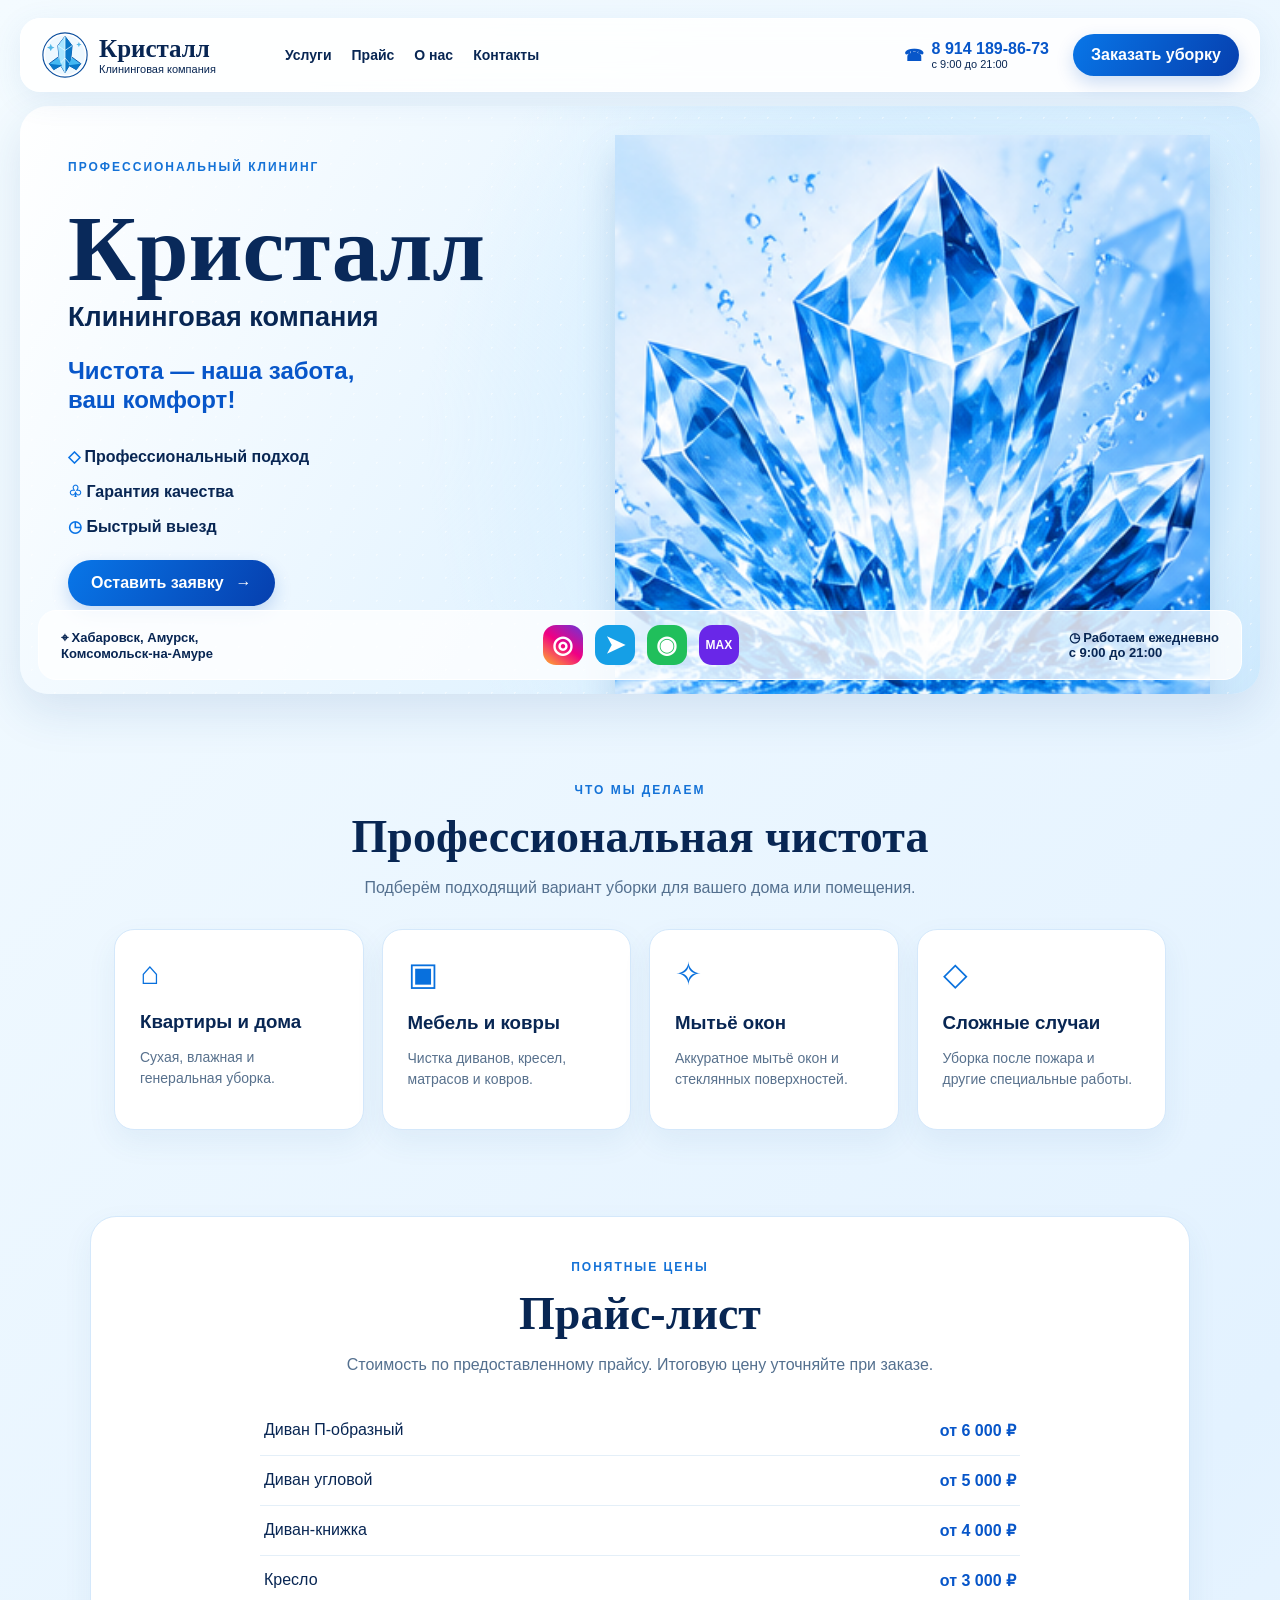
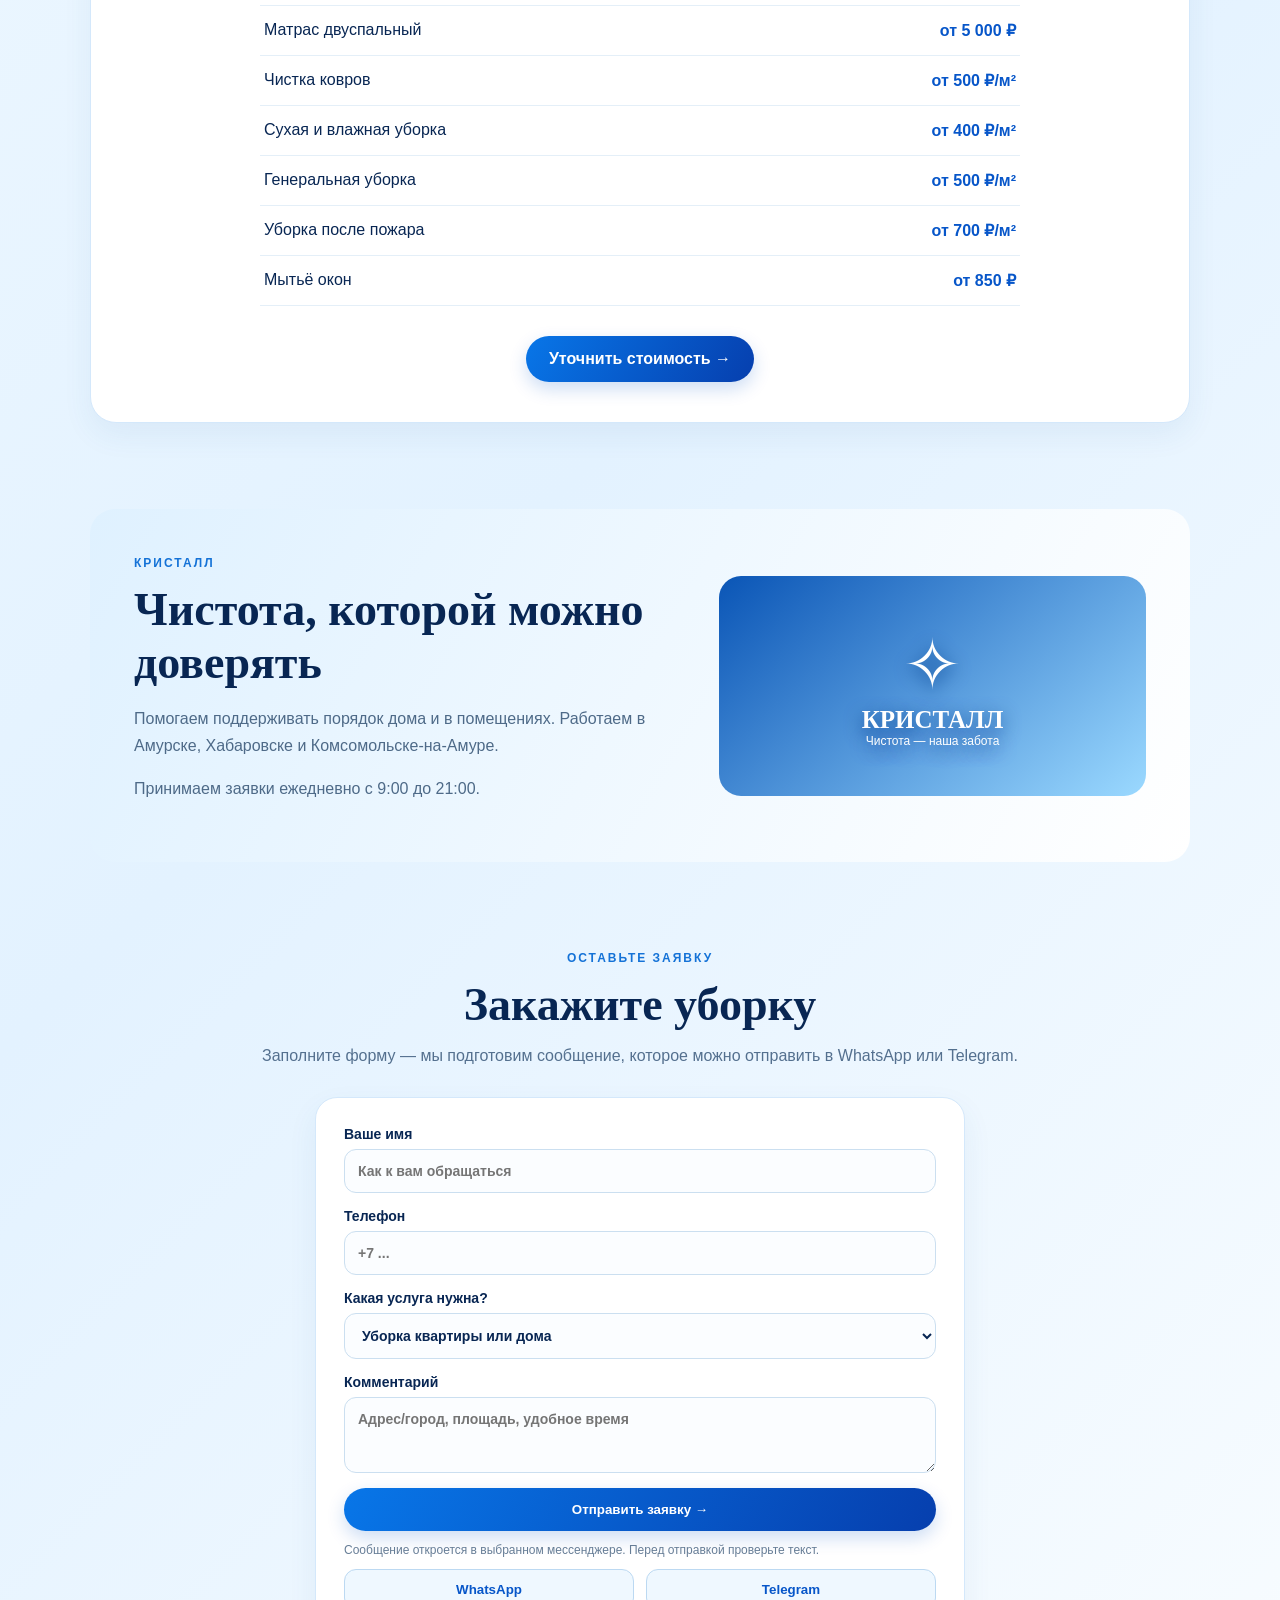
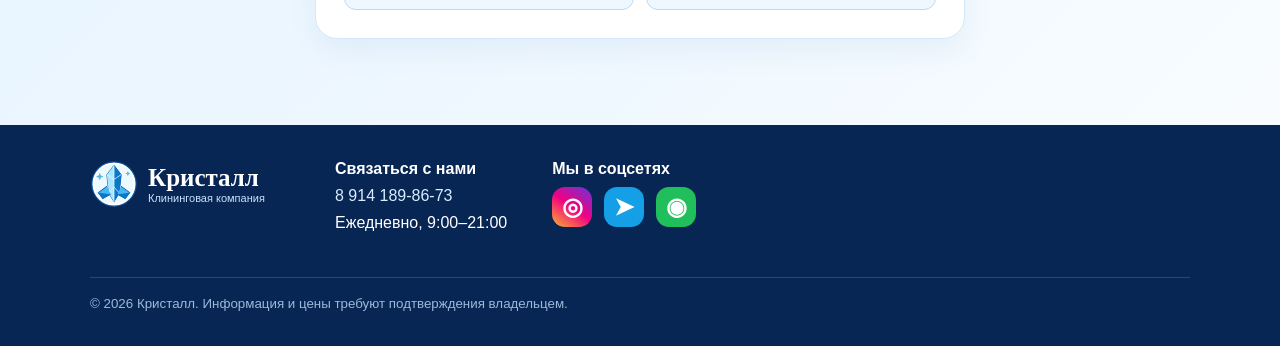
==== index.html @ 563a4325 "Update index.html" ====
<!doctype html>
<html lang="ru">
<head>
<meta charset="utf-8"><meta name="viewport" content="width=device-width, initial-scale=1"><meta name="theme-color" content="#eaf6ff">
<title>Клининг в Амурске, Хабаровске и Комсомольске-на-Амуре — Кристалл</title>
<meta name="description" content="Клининговая компания Кристалл: уборка квартир и домов, химчистка мебели и ковров, мытьё окон, генеральная уборка и уборка после пожара. Амурск, Хабаровск, Комсомольск-на-Амуре. Телефон 8 914 189-86-73.">
<meta name="robots" content="index, follow, max-image-preview:large"><link rel="canonical" href="https://kristal-clining.pages.dev/">
<meta property="og:type" content="website"><meta property="og:locale" content="ru_RU"><meta property="og:site_name" content="Кристалл — клининговая компания">
<meta property="og:title" content="Кристалл — клининг в Амурске, Хабаровске и Комсомольске-на-Амуре"><meta property="og:description" content="Уборка квартир и домов, химчистка мебели и ковров, мытьё окон. Чистота — наша забота, ваш комфорт!">
<meta property="og:url" content="https://kristal-clining.pages.dev/"><meta property="og:image" content="https://kristal-clining.pages.dev/assets/crystal-preview.png"><meta property="og:image:alt" content="Кристалл — клининговая компания">
<meta name="twitter:card" content="summary_large_image"><meta name="twitter:title" content="Кристалл — профессиональный клининг"><meta name="twitter:description" content="Уборка и химчистка в Амурске, Хабаровске и Комсомольске-на-Амуре."><meta name="twitter:image" content="https://kristal-clining.pages.dev/assets/crystal-preview.png">
<link rel="icon" href="assets/crystal-logo.svg" type="image/svg+xml"><link rel="stylesheet" href="styles.css">
<script type="application/ld+json">{"@context":"https://schema.org","@type":"CleaningService","name":"Клининговая компания Кристалл","url":"https://kristal-clining.pages.dev/","image":"https://kristal-clining.pages.dev/assets/crystal-preview.png","logo":"https://kristal-clining.pages.dev/assets/crystal-logo.svg","telephone":"+79141898673","description":"Профессиональная уборка квартир и домов, химчистка мебели и ковров, мытьё окон, генеральная уборка и уборка после пожара.","areaServed":["Амурск","Хабаровск","Комсомольск-на-Амуре"],"openingHours":"Mo-Su 09:00-21:00","sameAs":["https://t.me/CRYSTALLCLEANING","https://www.instagram.com/vizitki123?gwpx=bnFrZnF5cnViOHpm"]}</script>
</head><body>
<header class="top"><a class="brand" href="#home"><img src="assets/crystal-logo.svg" alt="Логотип Кристалл"><span><b>Кристалл</b><small>Клининговая компания</small></span></a><button class="menu" aria-label="Открыть меню" aria-expanded="false">☰</button><nav id="nav"><a href="#services">Услуги</a><a href="#prices">Прайс</a><a href="#about">О нас</a><a href="#contacts">Контакты</a></nav><a class="phone" href="tel:+79141898673">☎ <span>8 914 189-86-73<small>с 9:00 до 21:00</small></span></a><a class="btn topbtn" href="#request">Заказать уборку</a></header>
<main><section class="hero" id="home"><div class="hero-copy"><div class="eyebrow">ПРОФЕССИОНАЛЬНЫЙ КЛИНИНГ</div><h1>Кристалл</h1><h2>Клининговая компания</h2><p class="slogan">Чистота — наша забота,<br>ваш комфорт!</p><ul class="benefits"><li>◇ Профессиональный подход</li><li>♧ Гарантия качества</li><li>◷ Быстрый выезд</li></ul><a class="btn" href="#request">Оставить заявку <span>→</span></a></div><div class="hero-art"><img src="assets/crystal-cluster.png" alt="Декоративная композиция из голубых кристаллов"></div><div class="hero-foot"><span>⌖ Хабаровск, Амурск,<br>Комсомольск-на-Амуре</span><div class="social"><a class="ig" href="https://www.instagram.com/cleaning.crystal.company?jplx=MTJ4dHo5MG12M3Z4ZA==" target="_blank" rel="noopener" aria-label="Instagram">◎</a><a class="tg" href="https://t.me/CRYSTALLCLEANING" target="_blank" rel="noopener" aria-label="Telegram">➤</a><a class="wa" href="https://wa.me/79141898673" target="_blank" rel="noopener" aria-label="WhatsApp">◉</a><a class="mx" href="#contacts" aria-label="MAX — ссылка уточняется">MAX</a></div><span>◷ Работаем ежедневно<br>с 9:00 до 21:00</span></div></section>
<section class="section" id="services"><div class="section-title"><span>ЧТО МЫ ДЕЛАЕМ</span><h2>Профессиональная чистота</h2><p>Подберём подходящий вариант уборки для вашего дома или помещения.</p></div><div class="cards"><article><i>⌂</i><h3>Квартиры и дома</h3><p>Сухая, влажная и генеральная уборка.</p></article><article><i>▣</i><h3>Мебель и ковры</h3><p>Чистка диванов, кресел, матрасов и ковров.</p></article><article><i>✧</i><h3>Мытьё окон</h3><p>Аккуратное мытьё окон и стеклянных поверхностей.</p></article><article><i>◇</i><h3>Сложные случаи</h3><p>Уборка после пожара и другие специальные работы.</p></article></div></section>
<section class="section price" id="prices"><div class="section-title"><span>ПОНЯТНЫЕ ЦЕНЫ</span><h2>Прайс-лист</h2><p>Стоимость по предоставленному прайсу. Итоговую цену уточняйте при заказе.</p></div><div class="price-list">
<div><span>Диван П-образный</span><b>от 6 000 ₽</b></div><div><span>Диван угловой</span><b>от 5 000 ₽</b></div><div><span>Диван-книжка</span><b>от 4 000 ₽</b></div><div><span>Кресло</span><b>от 3 000 ₽</b></div><div><span>Матрас двуспальный</span><b>от 5 000 ₽</b></div><div><span>Чистка ковров</span><b>от 500 ₽/м²</b></div><div><span>Сухая и влажная уборка</span><b>от 400 ₽/м²</b></div><div><span>Генеральная уборка</span><b>от 500 ₽/м²</b></div><div><span>Уборка после пожара</span><b>от 700 ₽/м²</b></div><div><span>Мытьё окон</span><b>от 850 ₽</b></div></div><a class="btn" href="#request">Уточнить стоимость →</a></section>
<section class="about section" id="about"><div><span class="eyebrow">КРИСТАЛЛ</span><h2>Чистота, которой можно доверять</h2><p>Помогаем поддерживать порядок дома и в помещениях. Работаем в Амурске, Хабаровске и Комсомольске-на-Амуре.</p><p>Принимаем заявки ежедневно с 9:00 до 21:00.</p></div><div class="about-mark">✧<b>КРИСТАЛЛ</b><small>Чистота — наша забота</small></div></section>
<section class="section request" id="request"><div class="section-title"><span>ОСТАВЬТЕ ЗАЯВКУ</span><h2>Закажите уборку</h2><p>Заполните форму — мы подготовим сообщение, которое можно отправить в WhatsApp или Telegram.</p></div><form id="lead"><label>Ваше имя<input name="name" placeholder="Как к вам обращаться" required></label><label>Телефон<input name="phone" type="tel" placeholder="+7 ..." required></label><label>Какая услуга нужна?<select name="service"><option>Уборка квартиры или дома</option><option>Химчистка мебели</option><option>Чистка ковров</option><option>Мытьё окон</option><option>Генеральная уборка</option><option>Уборка после пожара</option><option>Другое</option></select></label><label>Комментарий<textarea name="comment" rows="3" placeholder="Адрес/город, площадь, удобное время"></textarea></label><button class="btn" type="submit">Отправить заявку →</button><p class="form-note">Сообщение откроется в выбранном мессенджере. Перед отправкой проверьте текст.</p><div class="send-options"><button type="button" id="sendwa">WhatsApp</button><button type="button" id="sendtg">Telegram</button></div></form></section>
</main><footer id="contacts"><div class="brand footbrand"><img src="assets/crystal-logo.svg" alt="Логотип Кристалл"><span><b>Кристалл</b><small>Клининговая компания</small></span></div><div><b>Связаться с нами</b><a href="tel:+79141898673">8 914 189-86-73</a><span>Ежедневно, 9:00–21:00</span></div><div><b>Мы в соцсетях</b><div class="social"><a class="ig" href="https://www.instagram.com/cleaning.crystal.company?hvrq=MTJ4dHo5MG12M3Z4ZA==" target="_blank" rel="noopener">◎</a><a class="tg" href="https://t.me/CRYSTALLCLEANING" target="_blank" rel="noopener">➤</a><a class="wa" href="https://wa.me/message/K2PS77GKVPUJB1" target="_blank" rel="noopener">◉</a></div></div><small class="copyright">© <span id="year"></span> Кристалл. Информация и цены требуют подтверждения владельцем.</small></footer>
<script src="app.js"></script></body></html>
---- styles.css ----
:root{--blue:#0756c9;--navy:#082653;--ice:#eaf6ff;--line:#d4e8fb}*{box-sizing:border-box}html{scroll-behavior:smooth}body{margin:0;color:var(--navy);font-family:Arial,Helvetica,sans-serif;background:linear-gradient(135deg,#f4fbff,#e3f2ff 55%,#fafdff)}a{color:inherit;text-decoration:none}.top{max-width:1240px;margin:18px auto 0;padding:12px 20px;display:flex;align-items:center;gap:24px;background:#ffffffdf;border:1px solid #fff;border-radius:20px;box-shadow:0 8px 30px #397ab51a;position:sticky;top:8px;z-index:5;backdrop-filter:blur(12px)}.brand{display:flex;align-items:center;gap:10px;min-width:220px}.brand img{width:48px;height:48px;object-fit:contain;border-radius:50%}.brand b{display:block;font: bold 25px Georgia,serif}.brand small{display:block;font-size:11px}.top nav{display:flex;gap:20px;flex:1;font-size:14px;font-weight:700}.phone{display:flex;gap:8px;align-items:center;font-weight:800;color:var(--blue);white-space:nowrap}.phone small{display:block;font-size:11px;color:var(--navy);font-weight:500}.btn{display:inline-flex;align-items:center;justify-content:center;gap:12px;background:linear-gradient(120deg,#0876e8,#063fae);color:white;padding:14px 23px;border-radius:28px;font-weight:700;border:0;cursor:pointer;box-shadow:0 7px 18px #0756c933}.topbtn{padding:12px 18px;white-space:nowrap}.menu{display:none}.hero{max-width:1240px;min-height:560px;margin:14px auto 0;padding:54px 48px 88px;position:relative;overflow:hidden;border-radius:28px;background:radial-gradient(circle at 78% 55%,#a7d9ff 0,#d8efff 26%,transparent 55%),linear-gradient(120deg,#fff,#d9efff 70%,#b9ddfa);box-shadow:0 18px 45px #205b9820}.hero:after{content:"";position:absolute;inset:0;background-image:radial-gradient(#fff 1px,transparent 1px);background-size:23px 23px;opacity:.45;pointer-events:none}.hero-copy{position:relative;z-index:2;max-width:530px}.eyebrow,.section-title>span{font-size:12px;letter-spacing:2px;font-weight:800;color:#1472d7}.hero h1{font: bold clamp(58px,8vw,94px) Georgia,serif;margin:20px 0 0;color:#09295a}.hero h2{font-size:27px;margin:0}.slogan{font-size:24px;font-weight:800;color:#0756c9;line-height:1.2}.benefits{list-style:none;padding:0;line-height:2.2;font-weight:700}.benefits li:first-letter{color:#0872e5}.hero-art{position:absolute;right:4%;top:5%;width:48%;height:82%;display:grid;place-items:center;z-index:1;pointer-events:none}.hero-art img{width:100%;height:100%;object-fit:contain;filter:drop-shadow(0 22px 18px #2368a833);mix-blend-mode:multiply}.hero-foot{position:absolute;z-index:2;bottom:14px;left:18px;right:18px;display:flex;align-items:center;justify-content:space-between;gap:14px;padding:14px 22px;background:#ffffffc9;border:1px solid #fff;border-radius:18px;font-size:13px;font-weight:700}.social{display:flex;gap:12px;align-items:center}.social a{width:40px;height:40px;border-radius:13px;color:white;display:grid;place-items:center;font-size:24px;font-weight:bold}.ig{background:linear-gradient(35deg,#ffb22c,#f00083,#6b35d8)}.tg{background:#159fe6}.wa{background:#20bf5b}.mx{background:#6927e8;font-size:12px!important}.section{max-width:1100px;margin:86px auto;padding:0 24px}.section-title{text-align:center;margin-bottom:32px}.section-title h2,.about h2{font: bold clamp(30px,4vw,46px) Georgia,serif;margin:12px 0}.section-title p{color:#54708f}.cards{display:grid;grid-template-columns:repeat(4,1fr);gap:18px}.cards article{background:#fff;border:1px solid var(--line);border-radius:20px;padding:25px;box-shadow:0 12px 30px #30669a12}.cards i{font-style:normal;font-size:32px;color:#0870dd}.cards h3{margin-bottom:8px}.cards p{color:#58718d;line-height:1.5;font-size:14px}.price{background:#fff;border:1px solid var(--line);border-radius:26px;padding:40px;box-shadow:0 12px 30px #30669a12}.price-list{max-width:760px;margin:0 auto 30px}.price-list div{display:flex;justify-content:space-between;gap:15px;padding:15px 4px;border-bottom:1px solid #e4eff8}.price-list b{color:#0756c9;white-space:nowrap}.price>.btn{display:flex;width:max-content;margin:auto}.about{display:grid;grid-template-columns:1.3fr 1fr;align-items:center;gap:30px;padding:44px;border-radius:25px;background:linear-gradient(120deg,#dff1ff,#fff)}.about p{line-height:1.7;color:#4e6a88}.about-mark{height:220px;border-radius:22px;background:linear-gradient(140deg,#0a55b6,#9bd9ff);color:white;display:flex;align-items:center;justify-content:center;flex-direction:column;font-size:70px;text-shadow:0 5px 18px #003d8b}.about-mark b{font: bold 25px Georgia}.about-mark small{font-size:12px}.request form{max-width:650px;margin:auto;background:white;padding:28px;border-radius:22px;border:1px solid var(--line);box-shadow:0 12px 30px #30669a12}.request label{display:block;font-size:14px;font-weight:700;margin-bottom:15px}.request input,.request select,.request textarea{display:block;width:100%;margin-top:7px;border:1px solid #cbdff0;border-radius:12px;padding:13px;font:inherit;background:#fbfdff;color:var(--navy)}.request form>.btn{width:100%}.form-note{font-size:12px;color:#667d96}.send-options{display:flex;gap:12px}.send-options button{flex:1;padding:12px;border-radius:12px;border:1px solid #bcd9f2;background:#eff8ff;color:#0756c9;font-weight:700;cursor:pointer}footer{background:#082653;color:white;padding:35px max(24px,calc((100% - 1100px)/2));display:flex;gap:45px;align-items:flex-start;flex-wrap:wrap}footer>div{display:grid;gap:9px}.footbrand{min-width:200px}.footbrand b{color:white}.footbrand small{color:#c9e2ff}footer a{color:#d9edff}.copyright{width:100%;color:#9db9d8;border-top:1px solid #ffffff26;padding-top:18px}@media(max-width:900px){.top{margin:8px 10px;gap:12px;flex-wrap:wrap}.top nav{order:5;display:none;width:100%;flex-direction:column;padding:10px}.top nav.open{display:flex}.menu{display:block;margin-left:auto;border:0;background:#e7f3ff;border-radius:10px;padding:10px;color:#0756c9;font-size:20px}.topbtn{display:none}.phone{font-size:13px}.hero{margin:8px 10px;min-height:630px;padding:38px 26px 120px}.hero-art{right:-4%;top:auto;bottom:78px;width:63%;height:48%;opacity:.78}.hero-copy{max-width:75%}.hero-foot{flex-wrap:wrap;justify-content:center;text-align:center}.cards{grid-template-columns:repeat(2,1fr)}.section{margin:65px auto}.about{grid-template-columns:1fr}.about-mark{height:160px}}@media(max-width:520px){.brand{min-width:0}.brand img{width:40px;height:40px}.brand b{font-size:21px}.phone{margin-left:auto}.hero{min-height:670px;padding:30px 20px 150px}.hero h1{font-size:62px}.hero h2{font-size:21px}.slogan{font-size:20px}.hero-copy{max-width:100%}.hero-art{top:auto;bottom:112px;right:-9%;width:78%;height:38%;opacity:.58}.hero-foot{left:10px;right:10px;bottom:10px;padding:10px;font-size:11px}.hero-foot>span:last-child{display:none}.social a{width:34px;height:34px}.cards{grid-template-columns:1fr}.price{padding:25px 18px}.price-list div{font-size:14px}.about{padding:25px 20px}.request form{padding:20px}footer{gap:25px}}
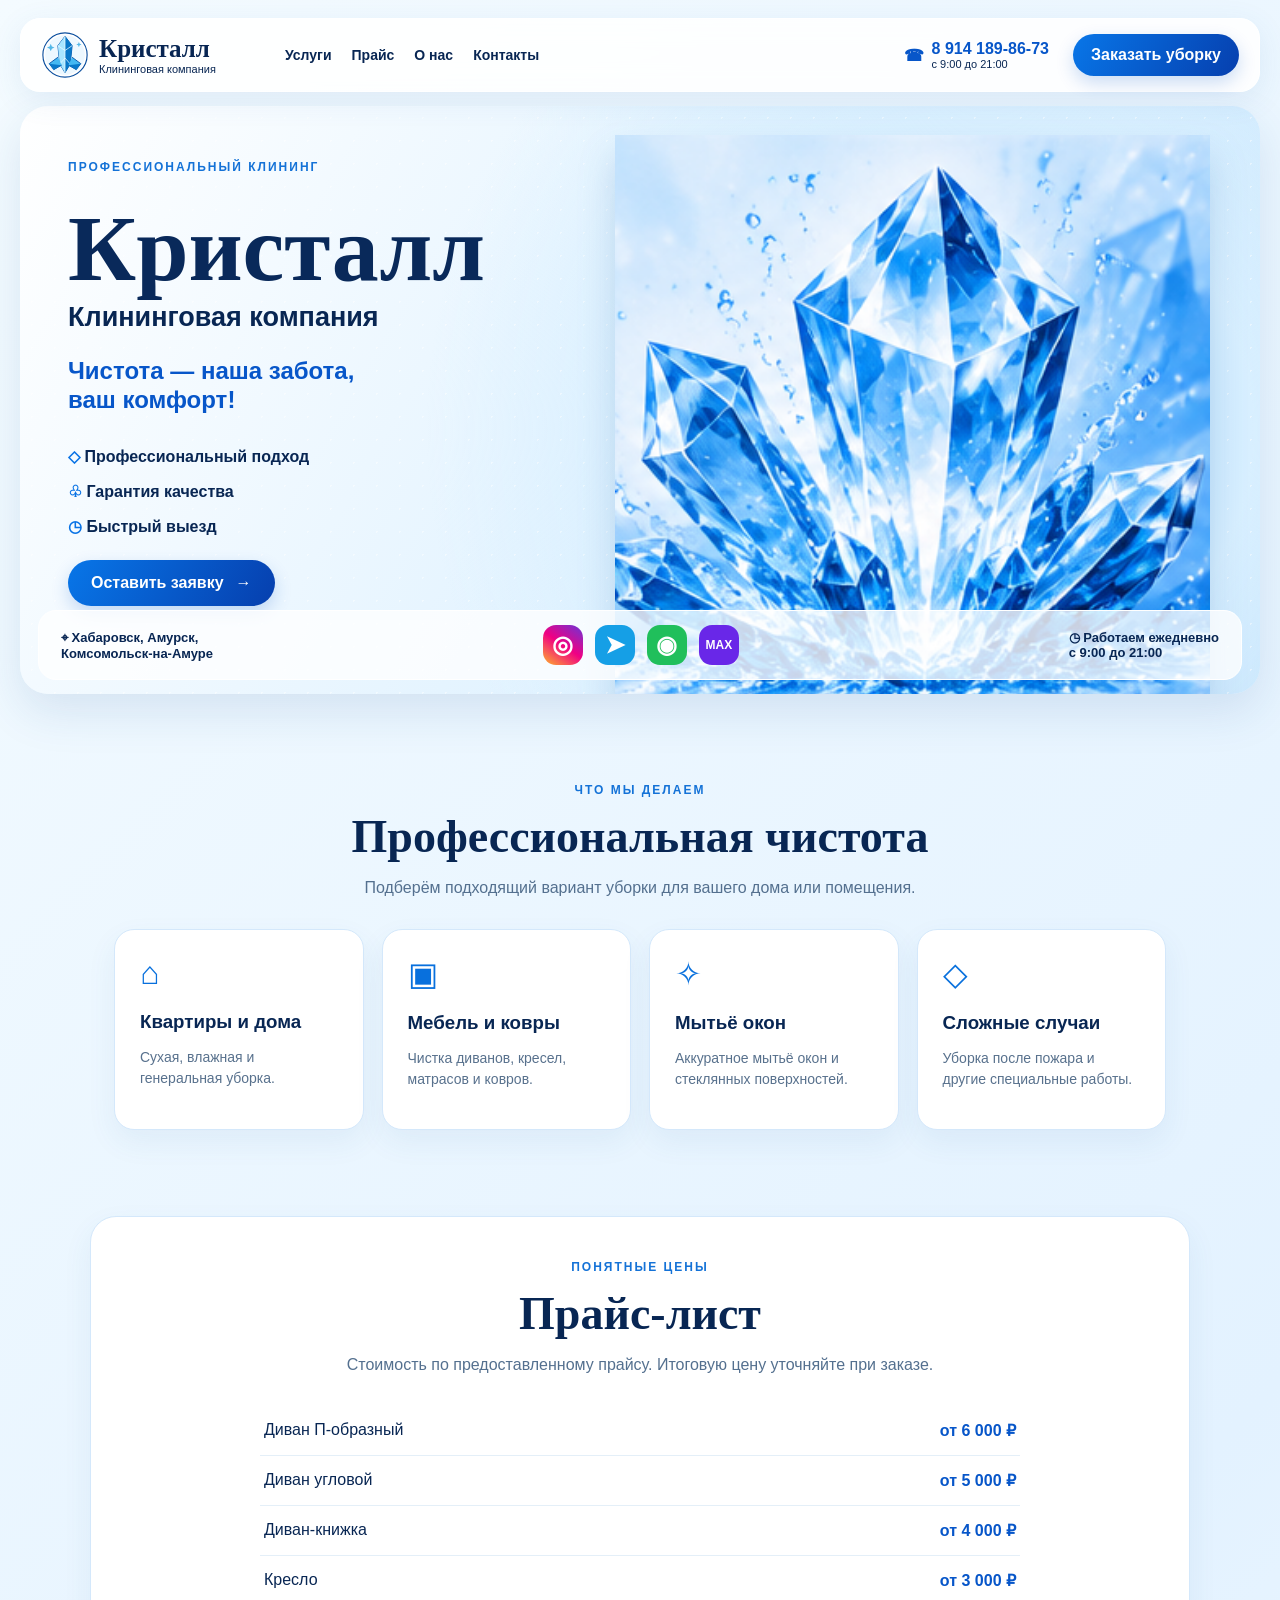
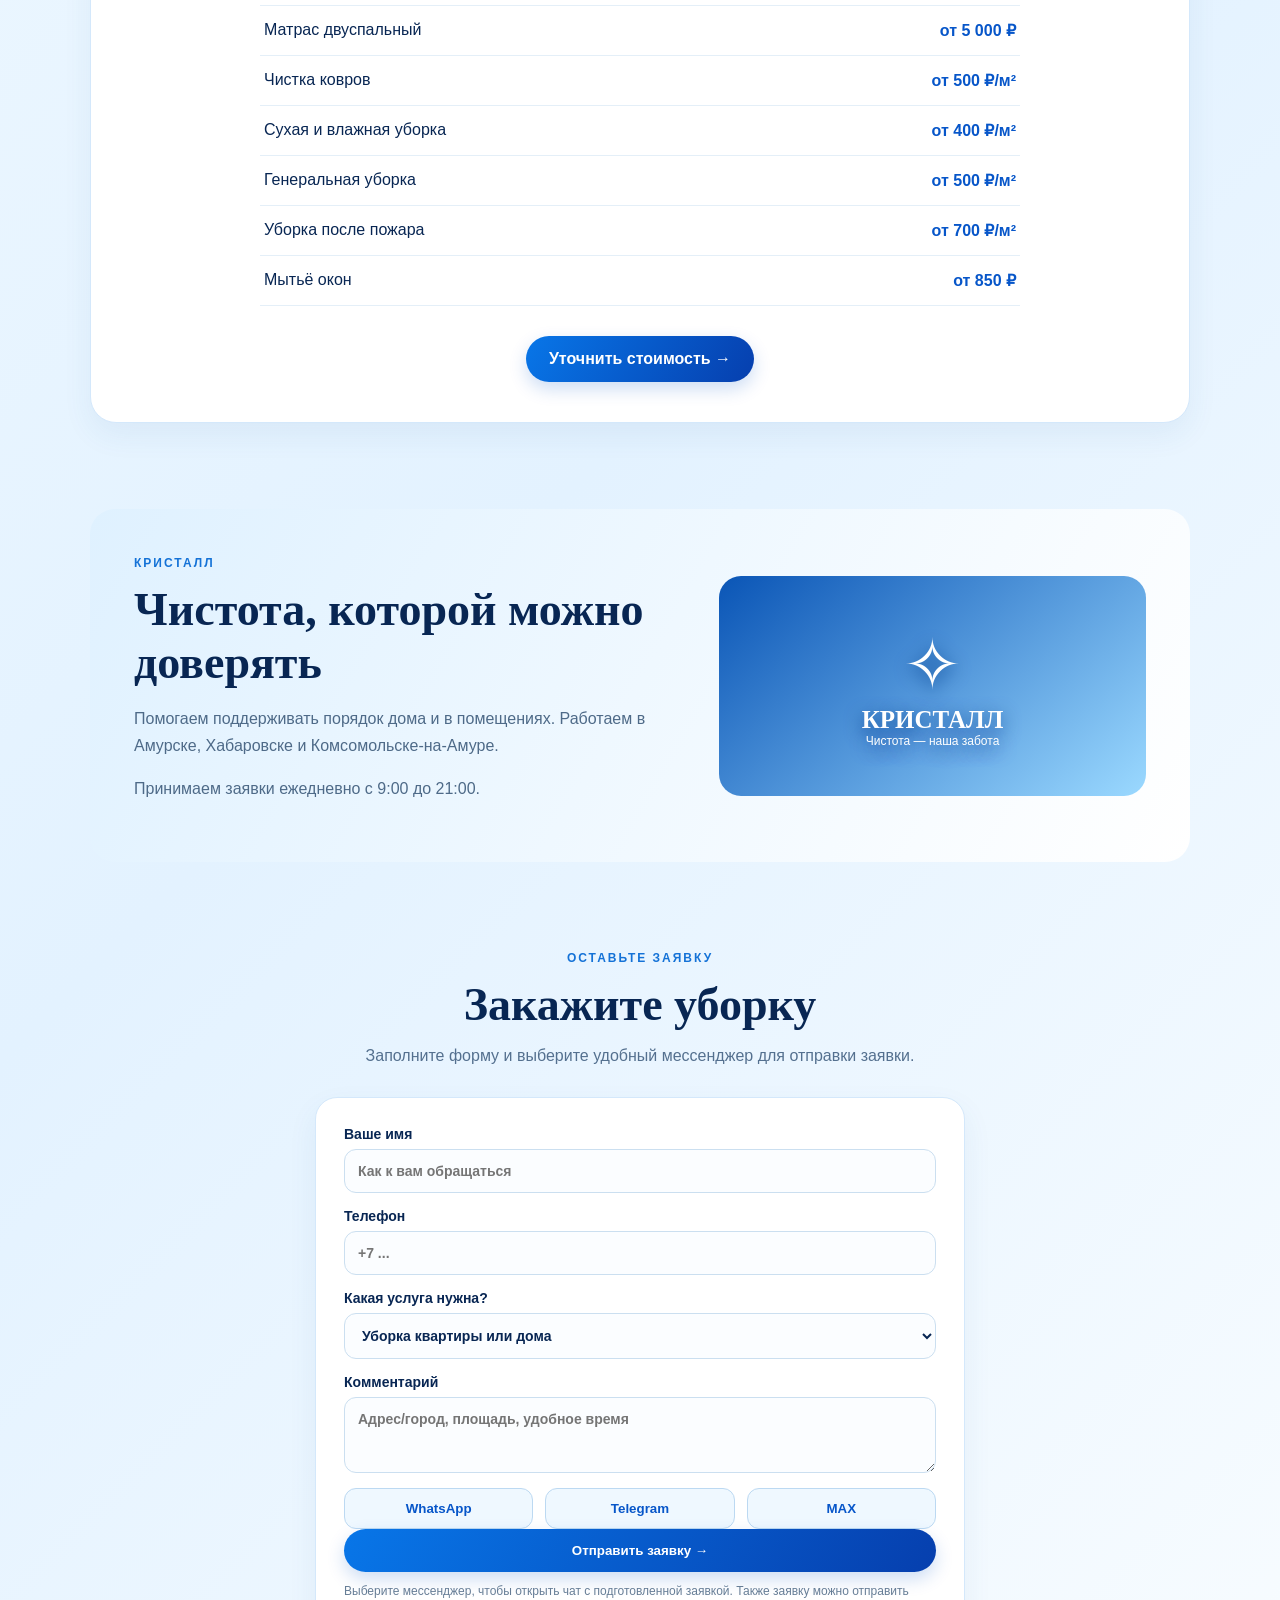
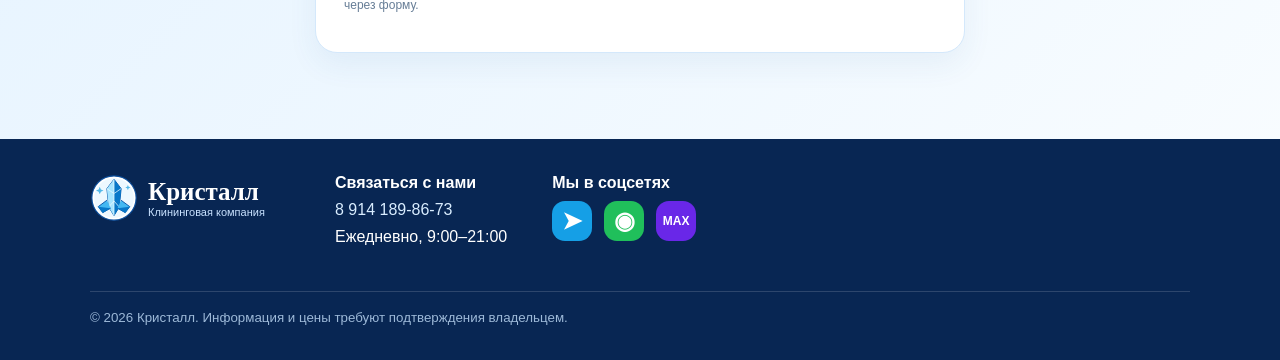
==== commit 3c3728b3: "Enhance index.html with additional meta tags Added missing meta tags and updated the structure of th" ====
--- a/index.html
+++ b/index.html
@@ -1,23 +1,186 @@
+
 <!doctype html>
 <html lang="ru">
 <head>
-<meta charset="utf-8"><meta name="viewport" content="width=device-width, initial-scale=1"><meta name="theme-color" content="#eaf6ff">
+<meta charset="utf-8">
+<meta name="viewport" content="width=device-width, initial-scale=1">
+<meta name="theme-color" content="#eaf6ff">
 <title>Клининг в Амурске, Хабаровске и Комсомольске-на-Амуре — Кристалл</title>
 <meta name="description" content="Клининговая компания Кристалл: уборка квартир и домов, химчистка мебели и ковров, мытьё окон, генеральная уборка и уборка после пожара. Амурск, Хабаровск, Комсомольск-на-Амуре. Телефон 8 914 189-86-73.">
-<meta name="robots" content="index, follow, max-image-preview:large"><link rel="canonical" href="https://kristal-clining.pages.dev/">
-<meta property="og:type" content="website"><meta property="og:locale" content="ru_RU"><meta property="og:site_name" content="Кристалл — клининговая компания">
-<meta property="og:title" content="Кристалл — клининг в Амурске, Хабаровске и Комсомольске-на-Амуре"><meta property="og:description" content="Уборка квартир и домов, химчистка мебели и ковров, мытьё окон. Чистота — наша забота, ваш комфорт!">
-<meta property="og:url" content="https://kristal-clining.pages.dev/"><meta property="og:image" content="https://kristal-clining.pages.dev/assets/crystal-preview.png"><meta property="og:image:alt" content="Кристалл — клининговая компания">
-<meta name="twitter:card" content="summary_large_image"><meta name="twitter:title" content="Кристалл — профессиональный клининг"><meta name="twitter:description" content="Уборка и химчистка в Амурске, Хабаровске и Комсомольске-на-Амуре."><meta name="twitter:image" content="https://kristal-clining.pages.dev/assets/crystal-preview.png">
-<link rel="icon" href="assets/crystal-logo.svg" type="image/svg+xml"><link rel="stylesheet" href="styles.css">
-<script type="application/ld+json">{"@context":"https://schema.org","@type":"CleaningService","name":"Клининговая компания Кристалл","url":"https://kristal-clining.pages.dev/","image":"https://kristal-clining.pages.dev/assets/crystal-preview.png","logo":"https://kristal-clining.pages.dev/assets/crystal-logo.svg","telephone":"+79141898673","description":"Профессиональная уборка квартир и домов, химчистка мебели и ковров, мытьё окон, генеральная уборка и уборка после пожара.","areaServed":["Амурск","Хабаровск","Комсомольск-на-Амуре"],"openingHours":"Mo-Su 09:00-21:00","sameAs":["https://t.me/CRYSTALLCLEANING","https://www.instagram.com/vizitki123?gwpx=bnFrZnF5cnViOHpm"]}</script>
-</head><body>
-<header class="top"><a class="brand" href="#home"><img src="assets/crystal-logo.svg" alt="Логотип Кристалл"><span><b>Кристалл</b><small>Клининговая компания</small></span></a><button class="menu" aria-label="Открыть меню" aria-expanded="false">☰</button><nav id="nav"><a href="#services">Услуги</a><a href="#prices">Прайс</a><a href="#about">О нас</a><a href="#contacts">Контакты</a></nav><a class="phone" href="tel:+79141898673">☎ <span>8 914 189-86-73<small>с 9:00 до 21:00</small></span></a><a class="btn topbtn" href="#request">Заказать уборку</a></header>
-<main><section class="hero" id="home"><div class="hero-copy"><div class="eyebrow">ПРОФЕССИОНАЛЬНЫЙ КЛИНИНГ</div><h1>Кристалл</h1><h2>Клининговая компания</h2><p class="slogan">Чистота — наша забота,<br>ваш комфорт!</p><ul class="benefits"><li>◇ Профессиональный подход</li><li>♧ Гарантия качества</li><li>◷ Быстрый выезд</li></ul><a class="btn" href="#request">Оставить заявку <span>→</span></a></div><div class="hero-art"><img src="assets/crystal-cluster.png" alt="Декоративная композиция из голубых кристаллов"></div><div class="hero-foot"><span>⌖ Хабаровск, Амурск,<br>Комсомольск-на-Амуре</span><div class="social"><a class="ig" href="https://www.instagram.com/cleaning.crystal.company?jplx=MTJ4dHo5MG12M3Z4ZA==" target="_blank" rel="noopener" aria-label="Instagram">◎</a><a class="tg" href="https://t.me/CRYSTALLCLEANING" target="_blank" rel="noopener" aria-label="Telegram">➤</a><a class="wa" href="https://wa.me/79141898673" target="_blank" rel="noopener" aria-label="WhatsApp">◉</a><a class="mx" href="#contacts" aria-label="MAX — ссылка уточняется">MAX</a></div><span>◷ Работаем ежедневно<br>с 9:00 до 21:00</span></div></section>
-<section class="section" id="services"><div class="section-title"><span>ЧТО МЫ ДЕЛАЕМ</span><h2>Профессиональная чистота</h2><p>Подберём подходящий вариант уборки для вашего дома или помещения.</p></div><div class="cards"><article><i>⌂</i><h3>Квартиры и дома</h3><p>Сухая, влажная и генеральная уборка.</p></article><article><i>▣</i><h3>Мебель и ковры</h3><p>Чистка диванов, кресел, матрасов и ковров.</p></article><article><i>✧</i><h3>Мытьё окон</h3><p>Аккуратное мытьё окон и стеклянных поверхностей.</p></article><article><i>◇</i><h3>Сложные случаи</h3><p>Уборка после пожара и другие специальные работы.</p></article></div></section>
-<section class="section price" id="prices"><div class="section-title"><span>ПОНЯТНЫЕ ЦЕНЫ</span><h2>Прайс-лист</h2><p>Стоимость по предоставленному прайсу. Итоговую цену уточняйте при заказе.</p></div><div class="price-list">
-<div><span>Диван П-образный</span><b>от 6 000 ₽</b></div><div><span>Диван угловой</span><b>от 5 000 ₽</b></div><div><span>Диван-книжка</span><b>от 4 000 ₽</b></div><div><span>Кресло</span><b>от 3 000 ₽</b></div><div><span>Матрас двуспальный</span><b>от 5 000 ₽</b></div><div><span>Чистка ковров</span><b>от 500 ₽/м²</b></div><div><span>Сухая и влажная уборка</span><b>от 400 ₽/м²</b></div><div><span>Генеральная уборка</span><b>от 500 ₽/м²</b></div><div><span>Уборка после пожара</span><b>от 700 ₽/м²</b></div><div><span>Мытьё окон</span><b>от 850 ₽</b></div></div><a class="btn" href="#request">Уточнить стоимость →</a></section>
-<section class="about section" id="about"><div><span class="eyebrow">КРИСТАЛЛ</span><h2>Чистота, которой можно доверять</h2><p>Помогаем поддерживать порядок дома и в помещениях. Работаем в Амурске, Хабаровске и Комсомольске-на-Амуре.</p><p>Принимаем заявки ежедневно с 9:00 до 21:00.</p></div><div class="about-mark">✧<b>КРИСТАЛЛ</b><small>Чистота — наша забота</small></div></section>
-<section class="section request" id="request"><div class="section-title"><span>ОСТАВЬТЕ ЗАЯВКУ</span><h2>Закажите уборку</h2><p>Заполните форму — мы подготовим сообщение, которое можно отправить в WhatsApp или Telegram.</p></div><form id="lead"><label>Ваше имя<input name="name" placeholder="Как к вам обращаться" required></label><label>Телефон<input name="phone" type="tel" placeholder="+7 ..." required></label><label>Какая услуга нужна?<select name="service"><option>Уборка квартиры или дома</option><option>Химчистка мебели</option><option>Чистка ковров</option><option>Мытьё окон</option><option>Генеральная уборка</option><option>Уборка после пожара</option><option>Другое</option></select></label><label>Комментарий<textarea name="comment" rows="3" placeholder="Адрес/город, площадь, удобное время"></textarea></label><button class="btn" type="submit">Отправить заявку →</button><p class="form-note">Сообщение откроется в выбранном мессенджере. Перед отправкой проверьте текст.</p><div class="send-options"><button type="button" id="sendwa">WhatsApp</button><button type="button" id="sendtg">Telegram</button></div></form></section>
-</main><footer id="contacts"><div class="brand footbrand"><img src="assets/crystal-logo.svg" alt="Логотип Кристалл"><span><b>Кристалл</b><small>Клининговая компания</small></span></div><div><b>Связаться с нами</b><a href="tel:+79141898673">8 914 189-86-73</a><span>Ежедневно, 9:00–21:00</span></div><div><b>Мы в соцсетях</b><div class="social"><a class="ig" href="https://www.instagram.com/cleaning.crystal.company?hvrq=MTJ4dHo5MG12M3Z4ZA==" target="_blank" rel="noopener">◎</a><a class="tg" href="https://t.me/CRYSTALLCLEANING" target="_blank" rel="noopener">➤</a><a class="wa" href="https://wa.me/message/K2PS77GKVPUJB1" target="_blank" rel="noopener">◉</a></div></div><small class="copyright">© <span id="year"></span> Кристалл. Информация и цены требуют подтверждения владельцем.</small></footer>
-<script src="app.js"></script></body></html>
+<meta name="robots" content="index, follow, max-image-preview:large">
+<link rel="canonical" href="https://kristal-clining.pages.dev/">
+<meta property="og:type" content="website">
+<meta property="og:locale" content="ru_RU">
+<meta property="og:site_name" content="Кристалл — клининговая компания">
+<meta property="og:title" content="Кристалл — клининг в Амурске, Хабаровске и Комсомольске-на-Амуре">
+<meta property="og:description" content="Уборка квартир и домов, химчистка мебели и ковров, мытьё окон. Чистота — наша забота, ваш комфорт!">
+<meta property="og:url" content="https://kristal-clining.pages.dev/">
+<meta property="og:image" content="https://kristal-clining.pages.dev/assets/crystal-preview.png">
+<meta property="og:image:alt" content="Кристалл — клининговая компания">
+<meta name="twitter:card" content="summary_large_image">
+<meta name="twitter:title" content="Кристалл — профессиональный клининг">
+<meta name="twitter:description" content="Уборка и химчистка в Амурске, Хабаровске и Комсомольске-на-Амуре.">
+<meta name="twitter:image" content="https://kristal-clining.pages.dev/assets/crystal-preview.png">
+<link rel="icon" href="assets/crystal-logo.svg" type="image/svg+xml">
+<link rel="stylesheet" href="styles.css">
+<script type="application/ld+json">
+{"@context":"https://schema.org","@type":"CleaningService","name":"Клининговая компания Кристалл","url":"https://kristal-clining.pages.dev/","image":"https://kristal-clining.pages.dev/assets/crystal-preview.png","logo":"https://kristal-clining.pages.dev/assets/crystal-logo.svg","telephone":"+79141898673","description":"Профессиональная уборка квартир и домов, химчистка мебели и ковров, мытьё окон, генеральная уборка и уборка после пожара.","areaServed":["Амурск","Хабаровск","Комсомольск-на-Амуре"],"openingHours":"Mo-Su 09:00-21:00","sameAs":["https://t.me/CRYSTALLCLEANING","https://wa.me/79141898673","https://max.ru/u/f9LHodD0cOIyPrLXuxXoHcYFt9ZClJZET6DS9RLdn0CJ-BxPrGx5ie5dDkU"]}
+</script>
+</head>
+<body>
+
+<header class="top">
+<a class="brand" href="#home">
+<img src="assets/crystal-logo.svg" alt="Логотип Кристалл">
+<span><b>Кристалл</b><small>Клининговая компания</small></span>
+</a>
+<button class="menu" aria-label="Открыть меню" aria-expanded="false">☰</button>
+<nav id="nav">
+<a href="#services">Услуги</a>
+<a href="#prices">Прайс</a>
+<a href="#about">О нас</a>
+<a href="#contacts">Контакты</a>
+</nav>
+<a class="phone" href="tel:+79141898673">☎ <span>8 914 189-86-73<small>с 9:00 до 21:00</small></span></a>
+<a class="btn topbtn" href="#request">Заказать уборку</a>
+</header>
+
+<main>
+<section class="hero" id="home">
+<div class="hero-copy">
+<div class="eyebrow">ПРОФЕССИОНАЛЬНЫЙ КЛИНИНГ</div>
+<h1>Кристалл</h1>
+<h2>Клининговая компания</h2>
+<p class="slogan">Чистота — наша забота,<br>ваш комфорт!</p>
+<ul class="benefits">
+<li>◇ Профессиональный подход</li>
+<li>♧ Гарантия качества</li>
+<li>◷ Быстрый выезд</li>
+</ul>
+<a class="btn" href="#request">Оставить заявку <span>→</span></a>
+</div>
+<div class="hero-art">
+<img src="assets/crystal-cluster.png" alt="Декоративная композиция из голубых кристаллов">
+</div>
+<div class="hero-foot">
+<span>⌖ Хабаровск, Амурск,<br>Комсомольск-на-Амуре</span>
+<div class="social">
+<a class="ig" href="https://www.instagram.com/cleaning.crystal.company?jplx=MTJ4dHo5MG12M3Z4ZA==" target="_blank" rel="noopener" aria-label="Instagram">◎</a>
+<a class="tg" href="https://t.me/CRYSTALLCLEANING" target="_blank" rel="noopener" aria-label="Telegram">➤</a>
+<a class="wa" href="https://wa.me/79141898673" target="_blank" rel="noopener" aria-label="WhatsApp">◉</a>
+<a class="mx" href="https://max.ru/u/f9LHodD0cOIyPrLXuxXoHcYFt9ZClJZET6DS9RLdn0CJ-BxPrGx5ie5dDkU" target="_blank" rel="noopener" aria-label="MAX">MAX</a>
+</div>
+<span>◷ Работаем ежедневно<br>с 9:00 до 21:00</span>
+</div>
+</section>
+
+<section class="section" id="services">
+<div class="section-title">
+<span>ЧТО МЫ ДЕЛАЕМ</span>
+<h2>Профессиональная чистота</h2>
+<p>Подберём подходящий вариант уборки для вашего дома или помещения.</p>
+</div>
+<div class="cards">
+<article><i>⌂</i><h3>Квартиры и дома</h3><p>Сухая, влажная и генеральная уборка.</p></article>
+<article><i>▣</i><h3>Мебель и ковры</h3><p>Чистка диванов, кресел, матрасов и ковров.</p></article>
+<article><i>✧</i><h3>Мытьё окон</h3><p>Аккуратное мытьё окон и стеклянных поверхностей.</p></article>
+<article><i>◇</i><h3>Сложные случаи</h3><p>Уборка после пожара и другие специальные работы.</p></article>
+</div>
+</section>
+
+<section class="section price" id="prices">
+<div class="section-title">
+<span>ПОНЯТНЫЕ ЦЕНЫ</span>
+<h2>Прайс-лист</h2>
+<p>Стоимость по предоставленному прайсу. Итоговую цену уточняйте при заказе.</p>
+</div>
+<div class="price-list">
+<div><span>Диван П-образный</span><b>от 6 000 ₽</b></div>
+<div><span>Диван угловой</span><b>от 5 000 ₽</b></div>
+<div><span>Диван-книжка</span><b>от 4 000 ₽</b></div>
+<div><span>Кресло</span><b>от 3 000 ₽</b></div>
+<div><span>Матрас двуспальный</span><b>от 5 000 ₽</b></div>
+<div><span>Чистка ковров</span><b>от 500 ₽/м²</b></div>
+<div><span>Сухая и влажная уборка</span><b>от 400 ₽/м²</b></div>
+<div><span>Генеральная уборка</span><b>от 500 ₽/м²</b></div>
+<div><span>Уборка после пожара</span><b>от 700 ₽/м²</b></div>
+<div><span>Мытьё окон</span><b>от 850 ₽</b></div>
+</div>
+<a class="btn" href="#request">Уточнить стоимость →</a>
+</section>
+
+<section class="about section" id="about">
+<div>
+<span class="eyebrow">КРИСТАЛЛ</span>
+<h2>Чистота, которой можно доверять</h2>
+<p>Помогаем поддерживать порядок дома и в помещениях. Работаем в Амурске, Хабаровске и Комсомольске-на-Амуре.</p>
+<p>Принимаем заявки ежедневно с 9:00 до 21:00.</p>
+</div>
+<div class="about-mark">✧<b>КРИСТАЛЛ</b><small>Чистота — наша забота</small></div>
+</section>
+
+<section class="section request" id="request">
+<div class="section-title">
+<span>ОСТАВЬТЕ ЗАЯВКУ</span>
+<h2>Закажите уборку</h2>
+<p>Заполните форму и выберите удобный мессенджер для отправки заявки.</p>
+</div>
+
+<form id="lead">
+<label>Ваше имя
+<input name="name" placeholder="Как к вам обращаться" required>
+</label>
+<label>Телефон
+<input name="phone" type="tel" placeholder="+7 ..." required>
+</label>
+<label>Какая услуга нужна?
+<select name="service">
+<option>Уборка квартиры или дома</option>
+<option>Химчистка мебели</option>
+<option>Чистка ковров</option>
+<option>Мытьё окон</option>
+<option>Генеральная уборка</option>
+<option>Уборка после пожара</option>
+<option>Другое</option>
+</select>
+</label>
+<label>Комментарий
+<textarea name="comment" rows="3" placeholder="Адрес/город, площадь, удобное время"></textarea>
+</label>
+
+<div class="send-options">
+<button type="button" id="sendwa">WhatsApp</button>
+<button type="button" id="sendtg">Telegram</button>
+<button type="button" id="sendmax">MAX</button>
+</div>
+
+<button class="btn" type="submit">Отправить заявку →</button>
+<p class="form-note">Выберите мессенджер, чтобы открыть чат с подготовленной заявкой. Также заявку можно отправить через форму.</p>
+</form>
+</section>
+</main>
+
+<footer id="contacts">
+<div class="brand footbrand">
+<img src="assets/crystal-logo.svg" alt="Логотип Кристалл">
+<span><b>Кристалл</b><small>Клининговая компания</small></span>
+</div>
+<div>
+<b>Связаться с нами</b>
+<a href="tel:+79141898673">8 914 189-86-73</a>
+<span>Ежедневно, 9:00–21:00</span>
+</div>
+<div>
+<b>Мы в соцсетях</b>
+<div class="social">
+<a class="tg" href="https://t.me/CRYSTALLCLEANING" target="_blank" rel="noopener">➤</a>
+<a class="wa" href="https://wa.me/79141898673" target="_blank" rel="noopener">◉</a>
+<a class="mx" href="https://max.ru/u/f9LHodD0cOIyPrLXuxXoHcYFt9ZClJZET6DS9RLdn0CJ-BxPrGx5ie5dDkU" target="_blank" rel="noopener">MAX</a>
+</div>
+</div>
+<small class="copyright">© <span id="year"></span> Кристалл. Информация и цены требуют подтверждения владельцем.</small>
+</footer>
+
+<script src="app.js"></script>
+</body>
+</html>
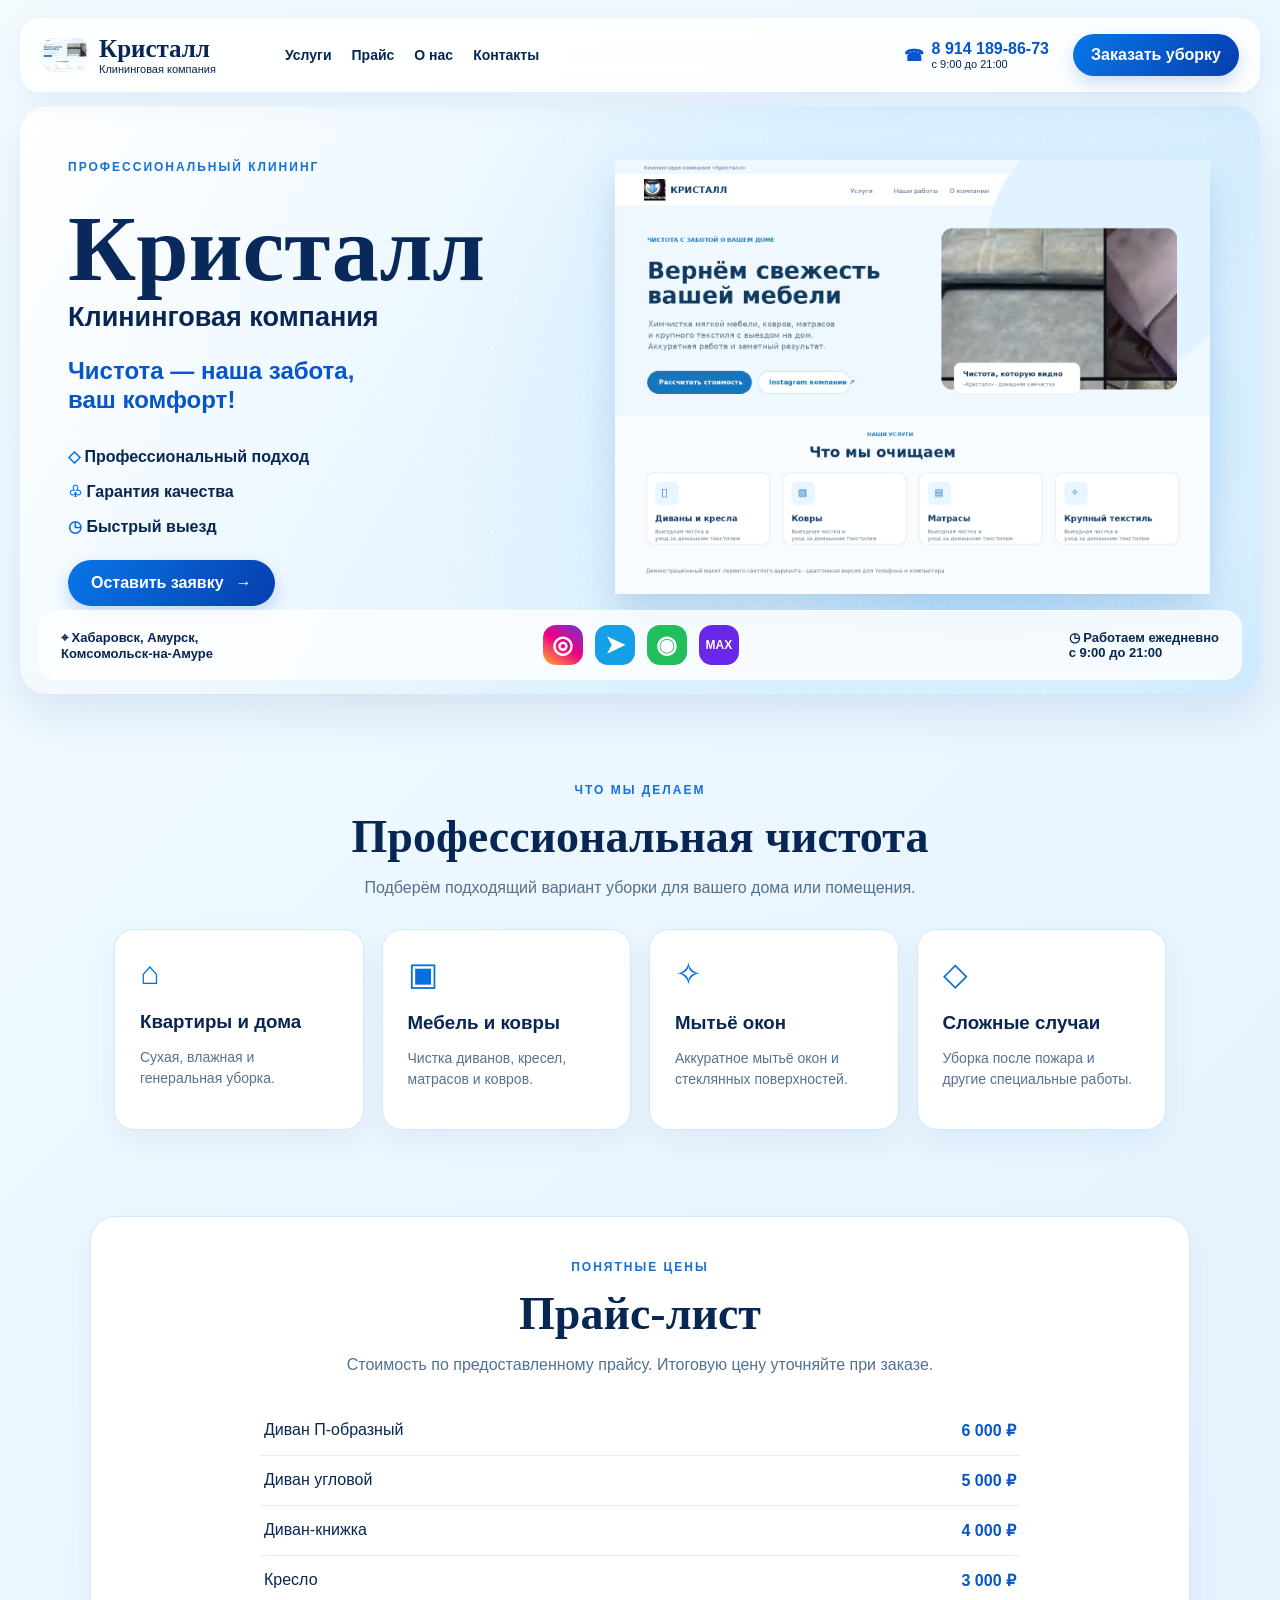
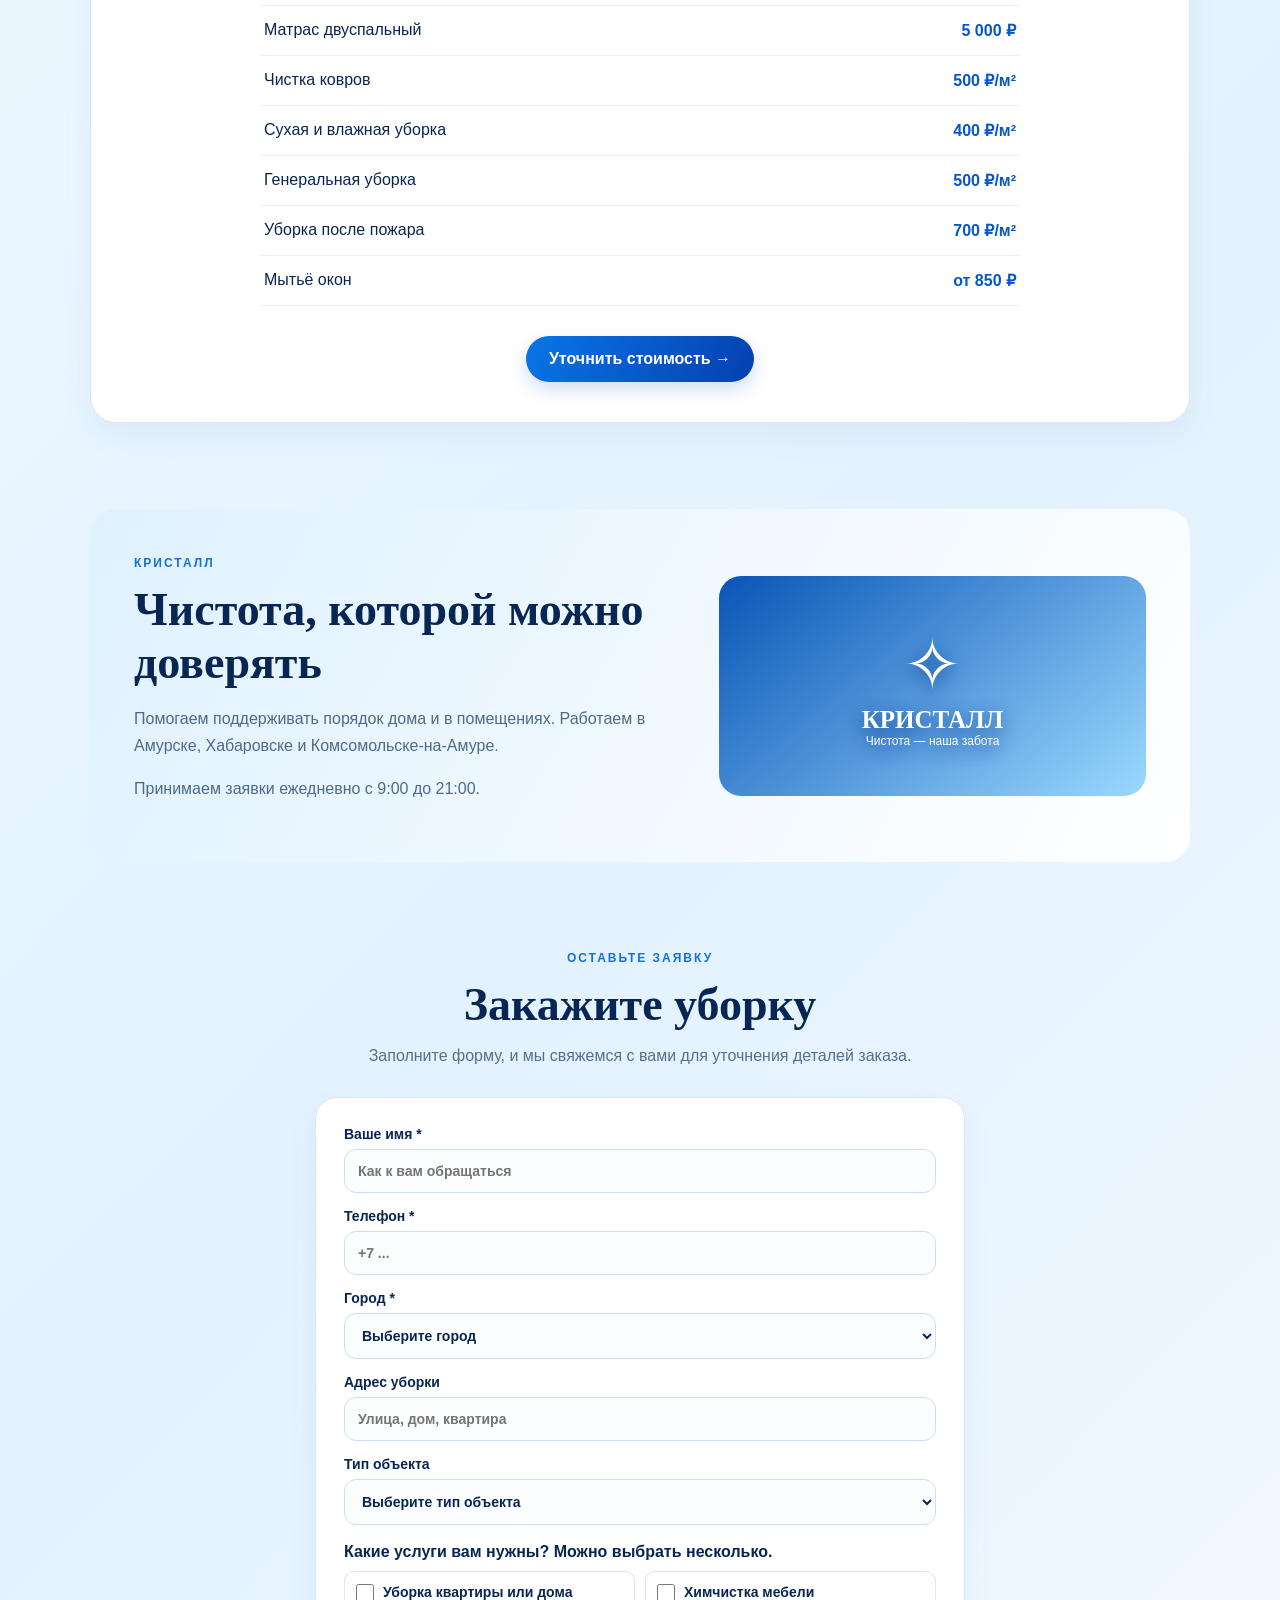
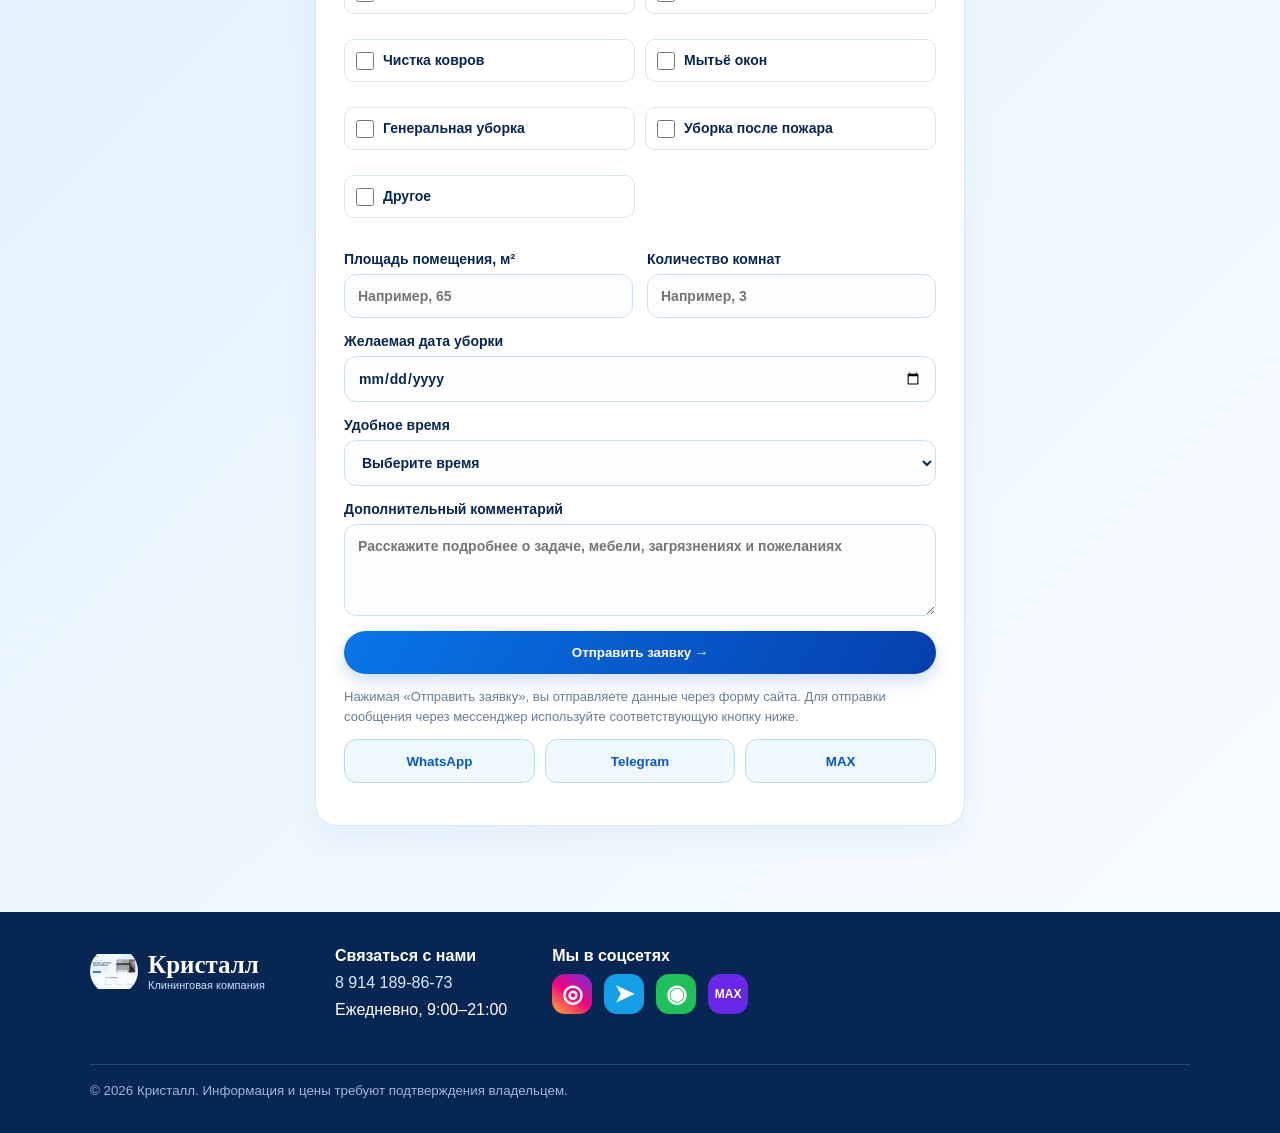
==== commit dac0cee7: "Update index.html" ====
--- a/index.html
+++ b/index.html
@@ -3,182 +3,400 @@
 <html lang="ru">
 <head>
 <meta charset="utf-8">
-<meta name="viewport" content="width=device-width, initial-scale=1">
+<meta name="viewport" content="width=device-width,initial-scale=1">
 <meta name="theme-color" content="#eaf6ff">
-<title>Клининг в Амурске, Хабаровске и Комсомольске-на-Амуре — Кристалл</title>
-<meta name="description" content="Клининговая компания Кристалл: уборка квартир и домов, химчистка мебели и ковров, мытьё окон, генеральная уборка и уборка после пожара. Амурск, Хабаровск, Комсомольск-на-Амуре. Телефон 8 914 189-86-73.">
-<meta name="robots" content="index, follow, max-image-preview:large">
-<link rel="canonical" href="https://kristal-clining.pages.dev/">
+<title>Кристалл — клининг в Амурске, Хабаровске и Комсомольске-на-Амуре</title>
+<meta name="description" content="Клининговая компания Кристалл: уборка квартир и домов, химчистка мебели и ковров, мытьё окон, генеральная уборка в Амурске, Хабаровске и Комсомольске-на-Амуре. Закажите уборку по телефону 8 914 189-86-73.">
+<meta name="keywords" content="клининг Амурск, клининг в Амурске, уборка Амурск, клининг Хабаровск, заказать клининг, уборка квартир, химчистка диванов, чистка ковров, генеральная уборка">
+<meta property="og:title" content="Кристалл — профессиональный клининг">
+<meta property="og:description" content="Чистота — наша забота, ваш комфорт! Амурск, Хабаровск, Комсомольск-на-Амуре.">
 <meta property="og:type" content="website">
-<meta property="og:locale" content="ru_RU">
-<meta property="og:site_name" content="Кристалл — клининговая компания">
-<meta property="og:title" content="Кристалл — клининг в Амурске, Хабаровске и Комсомольске-на-Амуре">
-<meta property="og:description" content="Уборка квартир и домов, химчистка мебели и ковров, мытьё окон. Чистота — наша забота, ваш комфорт!">
-<meta property="og:url" content="https://kristal-clining.pages.dev/">
-<meta property="og:image" content="https://kristal-clining.pages.dev/assets/crystal-preview.png">
-<meta property="og:image:alt" content="Кристалл — клининговая компания">
-<meta name="twitter:card" content="summary_large_image">
-<meta name="twitter:title" content="Кристалл — профессиональный клининг">
-<meta name="twitter:description" content="Уборка и химчистка в Амурске, Хабаровске и Комсомольске-на-Амуре.">
-<meta name="twitter:image" content="https://kristal-clining.pages.dev/assets/crystal-preview.png">
-<link rel="icon" href="assets/crystal-logo.svg" type="image/svg+xml">
+<link rel="icon" href="assets/crystal-preview.png">
 <link rel="stylesheet" href="styles.css">
+
+<style>
+/* Дополнительное оформление расширенной формы */
+#lead .form-group-title {
+  display:block;
+  margin:18px 0 10px;
+  font-weight:700;
+}
+#lead .check-grid {
+  display:grid;
+  grid-template-columns:1fr 1fr;
+  gap:10px;
+  margin:8px 0 18px;
+}
+#lead .check-option {
+  display:flex;
+  align-items:center;
+  gap:9px;
+  padding:11px;
+  border:1px solid #d8e6ef;
+  border-radius:10px;
+  background:#fff;
+  cursor:pointer;
+  font-size:14px;
+  line-height:1.35;
+}
+#lead .check-option input {
+  width:18px;
+  height:18px;
+  flex:0 0 18px;
+  margin:0;
+  accent-color:#168bd0;
+}
+#lead .form-row {
+  display:grid;
+  grid-template-columns:1fr 1fr;
+  gap:14px;
+}
+#lead .form-note {
+  font-size:13px;
+  line-height:1.5;
+}
+#lead .send-options {
+  display:flex;
+  flex-wrap:wrap;
+  gap:10px;
+}
+#lead .send-options button {
+  flex:1 1 110px;
+  min-height:44px;
+  cursor:pointer;
+}
+#lead .form-status {
+  margin-top:12px;
+  font-size:14px;
+  line-height:1.5;
+}
+@media(max-width:600px) {
+  #lead .check-grid,
+  #lead .form-row {
+    grid-template-columns:1fr;
+  }
+  #lead .check-option {
+    min-height:44px;
+  }
+}
+</style>
+
 <script type="application/ld+json">
-{"@context":"https://schema.org","@type":"CleaningService","name":"Клининговая компания Кристалл","url":"https://kristal-clining.pages.dev/","image":"https://kristal-clining.pages.dev/assets/crystal-preview.png","logo":"https://kristal-clining.pages.dev/assets/crystal-logo.svg","telephone":"+79141898673","description":"Профессиональная уборка квартир и домов, химчистка мебели и ковров, мытьё окон, генеральная уборка и уборка после пожара.","areaServed":["Амурск","Хабаровск","Комсомольск-на-Амуре"],"openingHours":"Mo-Su 09:00-21:00","sameAs":["https://t.me/CRYSTALLCLEANING","https://wa.me/79141898673","https://max.ru/u/f9LHodD0cOIyPrLXuxXoHcYFt9ZClJZET6DS9RLdn0CJ-BxPrGx5ie5dDkU"]}
+{
+  "@context":"https://schema.org",
+  "@type":"CleaningService",
+  "name":"Клининговая компания Кристалл",
+  "telephone":"+79141898673",
+  "areaServed":["Амурск","Хабаровск","Комсомольск-на-Амуре"],
+  "openingHours":"Mo-Su 09:00-21:00",
+  "description":"Профессиональная уборка, химчистка мебели и ковров, мытьё окон."
+}
 </script>
 </head>
+
 <body>
 
 <header class="top">
-<a class="brand" href="#home">
-<img src="assets/crystal-logo.svg" alt="Логотип Кристалл">
-<span><b>Кристалл</b><small>Клининговая компания</small></span>
-</a>
-<button class="menu" aria-label="Открыть меню" aria-expanded="false">☰</button>
-<nav id="nav">
-<a href="#services">Услуги</a>
-<a href="#prices">Прайс</a>
-<a href="#about">О нас</a>
-<a href="#contacts">Контакты</a>
-</nav>
-<a class="phone" href="tel:+79141898673">☎ <span>8 914 189-86-73<small>с 9:00 до 21:00</small></span></a>
-<a class="btn topbtn" href="#request">Заказать уборку</a>
+  <a class="brand" href="#home">
+    <img src="assets/crystal-preview.png" alt="Логотип Кристалл">
+    <span>
+      <b>Кристалл</b>
+      <small>Клининговая компания</small>
+    </span>
+  </a>
+
+  <button class="menu" aria-label="Открыть меню" aria-expanded="false">☰</button>
+
+  <nav id="nav">
+    <a href="#services">Услуги</a>
+    <a href="#prices">Прайс</a>
+    <a href="#about">О нас</a>
+    <a href="#contacts">Контакты</a>
+  </nav>
+
+  <a class="phone" href="tel:+79141898673">
+    ☎ <span>8 914 189-86-73<small>с 9:00 до 21:00</small></span>
+  </a>
+
+  <a class="btn topbtn" href="#request">Заказать уборку</a>
 </header>
 
 <main>
+
 <section class="hero" id="home">
-<div class="hero-copy">
-<div class="eyebrow">ПРОФЕССИОНАЛЬНЫЙ КЛИНИНГ</div>
-<h1>Кристалл</h1>
-<h2>Клининговая компания</h2>
-<p class="slogan">Чистота — наша забота,<br>ваш комфорт!</p>
-<ul class="benefits">
-<li>◇ Профессиональный подход</li>
-<li>♧ Гарантия качества</li>
-<li>◷ Быстрый выезд</li>
-</ul>
-<a class="btn" href="#request">Оставить заявку <span>→</span></a>
-</div>
-<div class="hero-art">
-<img src="assets/crystal-cluster.png" alt="Декоративная композиция из голубых кристаллов">
-</div>
-<div class="hero-foot">
-<span>⌖ Хабаровск, Амурск,<br>Комсомольск-на-Амуре</span>
-<div class="social">
-<a class="ig" href="https://www.instagram.com/cleaning.crystal.company?jplx=MTJ4dHo5MG12M3Z4ZA==" target="_blank" rel="noopener" aria-label="Instagram">◎</a>
-<a class="tg" href="https://t.me/CRYSTALLCLEANING" target="_blank" rel="noopener" aria-label="Telegram">➤</a>
-<a class="wa" href="https://wa.me/79141898673" target="_blank" rel="noopener" aria-label="WhatsApp">◉</a>
-<a class="mx" href="https://max.ru/u/f9LHodD0cOIyPrLXuxXoHcYFt9ZClJZET6DS9RLdn0CJ-BxPrGx5ie5dDkU" target="_blank" rel="noopener" aria-label="MAX">MAX</a>
-</div>
-<span>◷ Работаем ежедневно<br>с 9:00 до 21:00</span>
-</div>
+  <div class="hero-copy">
+    <div class="eyebrow">ПРОФЕССИОНАЛЬНЫЙ КЛИНИНГ</div>
+    <h1>Кристалл</h1>
+    <h2>Клининговая компания</h2>
+    <p class="slogan">Чистота — наша забота,<br>ваш комфорт!</p>
+
+    <ul class="benefits">
+      <li>◇ Профессиональный подход</li>
+      <li>♧ Гарантия качества</li>
+      <li>◷ Быстрый выезд</li>
+    </ul>
+
+    <a class="btn" href="#request">Оставить заявку <span>→</span></a>
+  </div>
+
+  <div class="hero-art">
+    <img src="assets/crystal-preview.png" alt="Фирменный кристалл компании Кристалл">
+  </div>
+
+  <div class="hero-foot">
+    <span>⌖ Хабаровск, Амурск,<br>Комсомольск-на-Амуре</span>
+
+    <div class="social">
+      <a class="ig" href="https://www.instagram.com/vizitki123" target="_blank" rel="noopener" aria-label="Instagram">◎</a>
+      <a class="tg" href="https://t.me/CRYSTALLCLEANING" target="_blank" rel="noopener" aria-label="Telegram">➤</a>
+      <a class="wa" href="https://wa.me/message/K2PS77GKVPUJB1" target="_blank" rel="noopener" aria-label="WhatsApp">◉</a>
+      <a class="mx" href="https://max.ru/u/f9LHodD0cOIyPrLXuxXoHcYFt9ZClJZET6DS9RLdn0CJ-BxPrGx5ie5dDkU" target="_blank" rel="noopener" aria-label="MAX">MAX</a>
+    </div>
+
+    <span>◷ Работаем ежедневно<br>с 9:00 до 21:00</span>
+  </div>
 </section>
 
 <section class="section" id="services">
-<div class="section-title">
-<span>ЧТО МЫ ДЕЛАЕМ</span>
-<h2>Профессиональная чистота</h2>
-<p>Подберём подходящий вариант уборки для вашего дома или помещения.</p>
-</div>
-<div class="cards">
-<article><i>⌂</i><h3>Квартиры и дома</h3><p>Сухая, влажная и генеральная уборка.</p></article>
-<article><i>▣</i><h3>Мебель и ковры</h3><p>Чистка диванов, кресел, матрасов и ковров.</p></article>
-<article><i>✧</i><h3>Мытьё окон</h3><p>Аккуратное мытьё окон и стеклянных поверхностей.</p></article>
-<article><i>◇</i><h3>Сложные случаи</h3><p>Уборка после пожара и другие специальные работы.</p></article>
-</div>
+  <div class="section-title">
+    <span>ЧТО МЫ ДЕЛАЕМ</span>
+    <h2>Профессиональная чистота</h2>
+    <p>Подберём подходящий вариант уборки для вашего дома или помещения.</p>
+  </div>
+
+  <div class="cards">
+    <article>
+      <i>⌂</i>
+      <h3>Квартиры и дома</h3>
+      <p>Сухая, влажная и генеральная уборка.</p>
+    </article>
+
+    <article>
+      <i>▣</i>
+      <h3>Мебель и ковры</h3>
+      <p>Чистка диванов, кресел, матрасов и ковров.</p>
+    </article>
+
+    <article>
+      <i>✧</i>
+      <h3>Мытьё окон</h3>
+      <p>Аккуратное мытьё окон и стеклянных поверхностей.</p>
+    </article>
+
+    <article>
+      <i>◇</i>
+      <h3>Сложные случаи</h3>
+      <p>Уборка после пожара и другие специальные работы.</p>
+    </article>
+  </div>
 </section>
 
 <section class="section price" id="prices">
-<div class="section-title">
-<span>ПОНЯТНЫЕ ЦЕНЫ</span>
-<h2>Прайс-лист</h2>
-<p>Стоимость по предоставленному прайсу. Итоговую цену уточняйте при заказе.</p>
-</div>
-<div class="price-list">
-<div><span>Диван П-образный</span><b>от 6 000 ₽</b></div>
-<div><span>Диван угловой</span><b>от 5 000 ₽</b></div>
-<div><span>Диван-книжка</span><b>от 4 000 ₽</b></div>
-<div><span>Кресло</span><b>от 3 000 ₽</b></div>
-<div><span>Матрас двуспальный</span><b>от 5 000 ₽</b></div>
-<div><span>Чистка ковров</span><b>от 500 ₽/м²</b></div>
-<div><span>Сухая и влажная уборка</span><b>от 400 ₽/м²</b></div>
-<div><span>Генеральная уборка</span><b>от 500 ₽/м²</b></div>
-<div><span>Уборка после пожара</span><b>от 700 ₽/м²</b></div>
-<div><span>Мытьё окон</span><b>от 850 ₽</b></div>
-</div>
-<a class="btn" href="#request">Уточнить стоимость →</a>
+  <div class="section-title">
+    <span>ПОНЯТНЫЕ ЦЕНЫ</span>
+    <h2>Прайс-лист</h2>
+    <p>Стоимость по предоставленному прайсу. Итоговую цену уточняйте при заказе.</p>
+  </div>
+
+  <div class="price-list">
+    <div><span>Диван П-образный</span><b>6 000 ₽</b></div>
+    <div><span>Диван угловой</span><b>5 000 ₽</b></div>
+    <div><span>Диван-книжка</span><b>4 000 ₽</b></div>
+    <div><span>Кресло</span><b>3 000 ₽</b></div>
+    <div><span>Матрас двуспальный</span><b>5 000 ₽</b></div>
+    <div><span>Чистка ковров</span><b>500 ₽/м²</b></div>
+    <div><span>Сухая и влажная уборка</span><b>400 ₽/м²</b></div>
+    <div><span>Генеральная уборка</span><b>500 ₽/м²</b></div>
+    <div><span>Уборка после пожара</span><b>700 ₽/м²</b></div>
+    <div><span>Мытьё окон</span><b>от 850 ₽</b></div>
+  </div>
+
+  <a class="btn" href="#request">Уточнить стоимость →</a>
 </section>
 
 <section class="about section" id="about">
-<div>
-<span class="eyebrow">КРИСТАЛЛ</span>
-<h2>Чистота, которой можно доверять</h2>
-<p>Помогаем поддерживать порядок дома и в помещениях. Работаем в Амурске, Хабаровске и Комсомольске-на-Амуре.</p>
-<p>Принимаем заявки ежедневно с 9:00 до 21:00.</p>
-</div>
-<div class="about-mark">✧<b>КРИСТАЛЛ</b><small>Чистота — наша забота</small></div>
+  <div>
+    <span class="eyebrow">КРИСТАЛЛ</span>
+    <h2>Чистота, которой можно доверять</h2>
+    <p>Помогаем поддерживать порядок дома и в помещениях. Работаем в Амурске, Хабаровске и Комсомольске-на-Амуре.</p>
+    <p>Принимаем заявки ежедневно с 9:00 до 21:00.</p>
+  </div>
+
+  <div class="about-mark">
+    ✧
+    <b>КРИСТАЛЛ</b>
+    <small>Чистота — наша забота</small>
+  </div>
 </section>
 
 <section class="section request" id="request">
-<div class="section-title">
-<span>ОСТАВЬТЕ ЗАЯВКУ</span>
-<h2>Закажите уборку</h2>
-<p>Заполните форму и выберите удобный мессенджер для отправки заявки.</p>
-</div>
-
-<form id="lead">
-<label>Ваше имя
-<input name="name" placeholder="Как к вам обращаться" required>
-</label>
-<label>Телефон
-<input name="phone" type="tel" placeholder="+7 ..." required>
-</label>
-<label>Какая услуга нужна?
-<select name="service">
-<option>Уборка квартиры или дома</option>
-<option>Химчистка мебели</option>
-<option>Чистка ковров</option>
-<option>Мытьё окон</option>
-<option>Генеральная уборка</option>
-<option>Уборка после пожара</option>
-<option>Другое</option>
-</select>
-</label>
-<label>Комментарий
-<textarea name="comment" rows="3" placeholder="Адрес/город, площадь, удобное время"></textarea>
-</label>
-
-<div class="send-options">
-<button type="button" id="sendwa">WhatsApp</button>
-<button type="button" id="sendtg">Telegram</button>
-<button type="button" id="sendmax">MAX</button>
-</div>
-
-<button class="btn" type="submit">Отправить заявку →</button>
-<p class="form-note">Выберите мессенджер, чтобы открыть чат с подготовленной заявкой. Также заявку можно отправить через форму.</p>
-</form>
+  <div class="section-title">
+    <span>ОСТАВЬТЕ ЗАЯВКУ</span>
+    <h2>Закажите уборку</h2>
+    <p>Заполните форму, и мы свяжемся с вами для уточнения деталей заказа.</p>
+  </div>
+
+  <form id="lead">
+
+    <label>
+      Ваше имя *
+      <input name="name" type="text" placeholder="Как к вам обращаться" required maxlength="100">
+    </label>
+
+    <label>
+      Телефон *
+      <input name="phone" type="tel" placeholder="+7 ..." required maxlength="30">
+    </label>
+
+    <label>
+      Город *
+      <select name="city" required>
+        <option value="">Выберите город</option>
+        <option>Амурск</option>
+        <option>Хабаровск</option>
+        <option>Комсомольск-на-Амуре</option>
+      </select>
+    </label>
+
+    <label>
+      Адрес уборки
+      <input name="address" type="text" placeholder="Улица, дом, квартира">
+    </label>
+
+    <label>
+      Тип объекта
+      <select name="objectType">
+        <option value="">Выберите тип объекта</option>
+        <option>Квартира</option>
+        <option>Частный дом</option>
+        <option>Офис</option>
+        <option>Другое</option>
+      </select>
+    </label>
+
+    <span class="form-group-title">Какие услуги вам нужны? Можно выбрать несколько.</span>
+
+    <div class="check-grid">
+      <label class="check-option">
+        <input type="checkbox" name="services" value="Уборка квартиры или дома">
+        Уборка квартиры или дома
+      </label>
+
+      <label class="check-option">
+        <input type="checkbox" name="services" value="Химчистка мебели">
+        Химчистка мебели
+      </label>
+
+      <label class="check-option">
+        <input type="checkbox" name="services" value="Чистка ковров">
+        Чистка ковров
+      </label>
+
+      <label class="check-option">
+        <input type="checkbox" name="services" value="Мытьё окон">
+        Мытьё окон
+      </label>
+
+      <label class="check-option">
+        <input type="checkbox" name="services" value="Генеральная уборка">
+        Генеральная уборка
+      </label>
+
+      <label class="check-option">
+        <input type="checkbox" name="services" value="Уборка после пожара">
+        Уборка после пожара
+      </label>
+
+      <label class="check-option">
+        <input type="checkbox" name="services" value="Другое">
+        Другое
+      </label>
+    </div>
+
+    <div class="form-row">
+      <label>
+        Площадь помещения, м²
+        <input name="area" type="number" min="1" max="100000" placeholder="Например, 65">
+      </label>
+
+      <label>
+        Количество комнат
+        <input name="rooms" type="number" min="1" max="100" placeholder="Например, 3">
+      </label>
+    </div>
+
+    <label>
+      Желаемая дата уборки
+      <input name="date" type="date">
+    </label>
+
+    <label>
+      Удобное время
+      <select name="time">
+        <option value="">Выберите время</option>
+        <option>09:00–12:00</option>
+        <option>12:00–15:00</option>
+        <option>15:00–18:00</option>
+        <option>18:00–21:00</option>
+        <option>Время согласуем отдельно</option>
+      </select>
+    </label>
+
+    <label>
+      Дополнительный комментарий
+      <textarea name="comment" rows="4" placeholder="Расскажите подробнее о задаче, мебели, загрязнениях и пожеланиях"></textarea>
+    </label>
+
+    <button class="btn" type="submit" id="submitLead">
+      Отправить заявку →
+    </button>
+
+    <p class="form-note">
+      Нажимая «Отправить заявку», вы отправляете данные через форму сайта.
+      Для отправки сообщения через мессенджер используйте соответствующую кнопку ниже.
+    </p>
+
+    <div class="send-options">
+      <button type="button" id="sendwa">WhatsApp</button>
+      <button type="button" id="sendtg">Telegram</button>
+      <button type="button" id="sendmax">MAX</button>
+    </div>
+
+    <p class="form-status" id="formStatus" role="status" aria-live="polite"></p>
+
+  </form>
 </section>
+
 </main>
 
 <footer id="contacts">
-<div class="brand footbrand">
-<img src="assets/crystal-logo.svg" alt="Логотип Кристалл">
-<span><b>Кристалл</b><small>Клининговая компания</small></span>
-</div>
-<div>
-<b>Связаться с нами</b>
-<a href="tel:+79141898673">8 914 189-86-73</a>
-<span>Ежедневно, 9:00–21:00</span>
-</div>
-<div>
-<b>Мы в соцсетях</b>
-<div class="social">
-<a class="tg" href="https://t.me/CRYSTALLCLEANING" target="_blank" rel="noopener">➤</a>
-<a class="wa" href="https://wa.me/79141898673" target="_blank" rel="noopener">◉</a>
-<a class="mx" href="https://max.ru/u/f9LHodD0cOIyPrLXuxXoHcYFt9ZClJZET6DS9RLdn0CJ-BxPrGx5ie5dDkU" target="_blank" rel="noopener">MAX</a>
-</div>
-</div>
-<small class="copyright">© <span id="year"></span> Кристалл. Информация и цены требуют подтверждения владельцем.</small>
+  <div class="brand footbrand">
+    <img src="assets/crystal-preview.png" alt="">
+    <span>
+      <b>Кристалл</b>
+      <small>Клининговая компания</small>
+    </span>
+  </div>
+
+  <div>
+    <b>Связаться с нами</b>
+    <a href="tel:+79141898673">8 914 189-86-73</a>
+    <span>Ежедневно, 9:00–21:00</span>
+  </div>
+
+  <div>
+    <b>Мы в соцсетях</b>
+    <div class="social">
+      <a class="ig" href="https://www.instagram.com/vizitki123" target="_blank" rel="noopener">◎</a>
+      <a class="tg" href="https://t.me/CRYSTALLCLEANING" target="_blank" rel="noopener">➤</a>
+      <a class="wa" href="https://wa.me/message/K2PS77GKVPUJB1" target="_blank" rel="noopener">◉</a>
+      <a class="mx" href="https://max.ru/u/f9LHodD0cOIyPrLXuxXoHcYFt9ZClJZET6DS9RLdn0CJ-BxPrGx5ie5dDkU" target="_blank" rel="noopener">MAX</a>
+    </div>
+  </div>
+
+  <small class="copyright">
+    © <span id="year"></span> Кристалл. Информация и цены требуют подтверждения владельцем.
+  </small>
 </footer>
 
 <script src="app.js"></script>
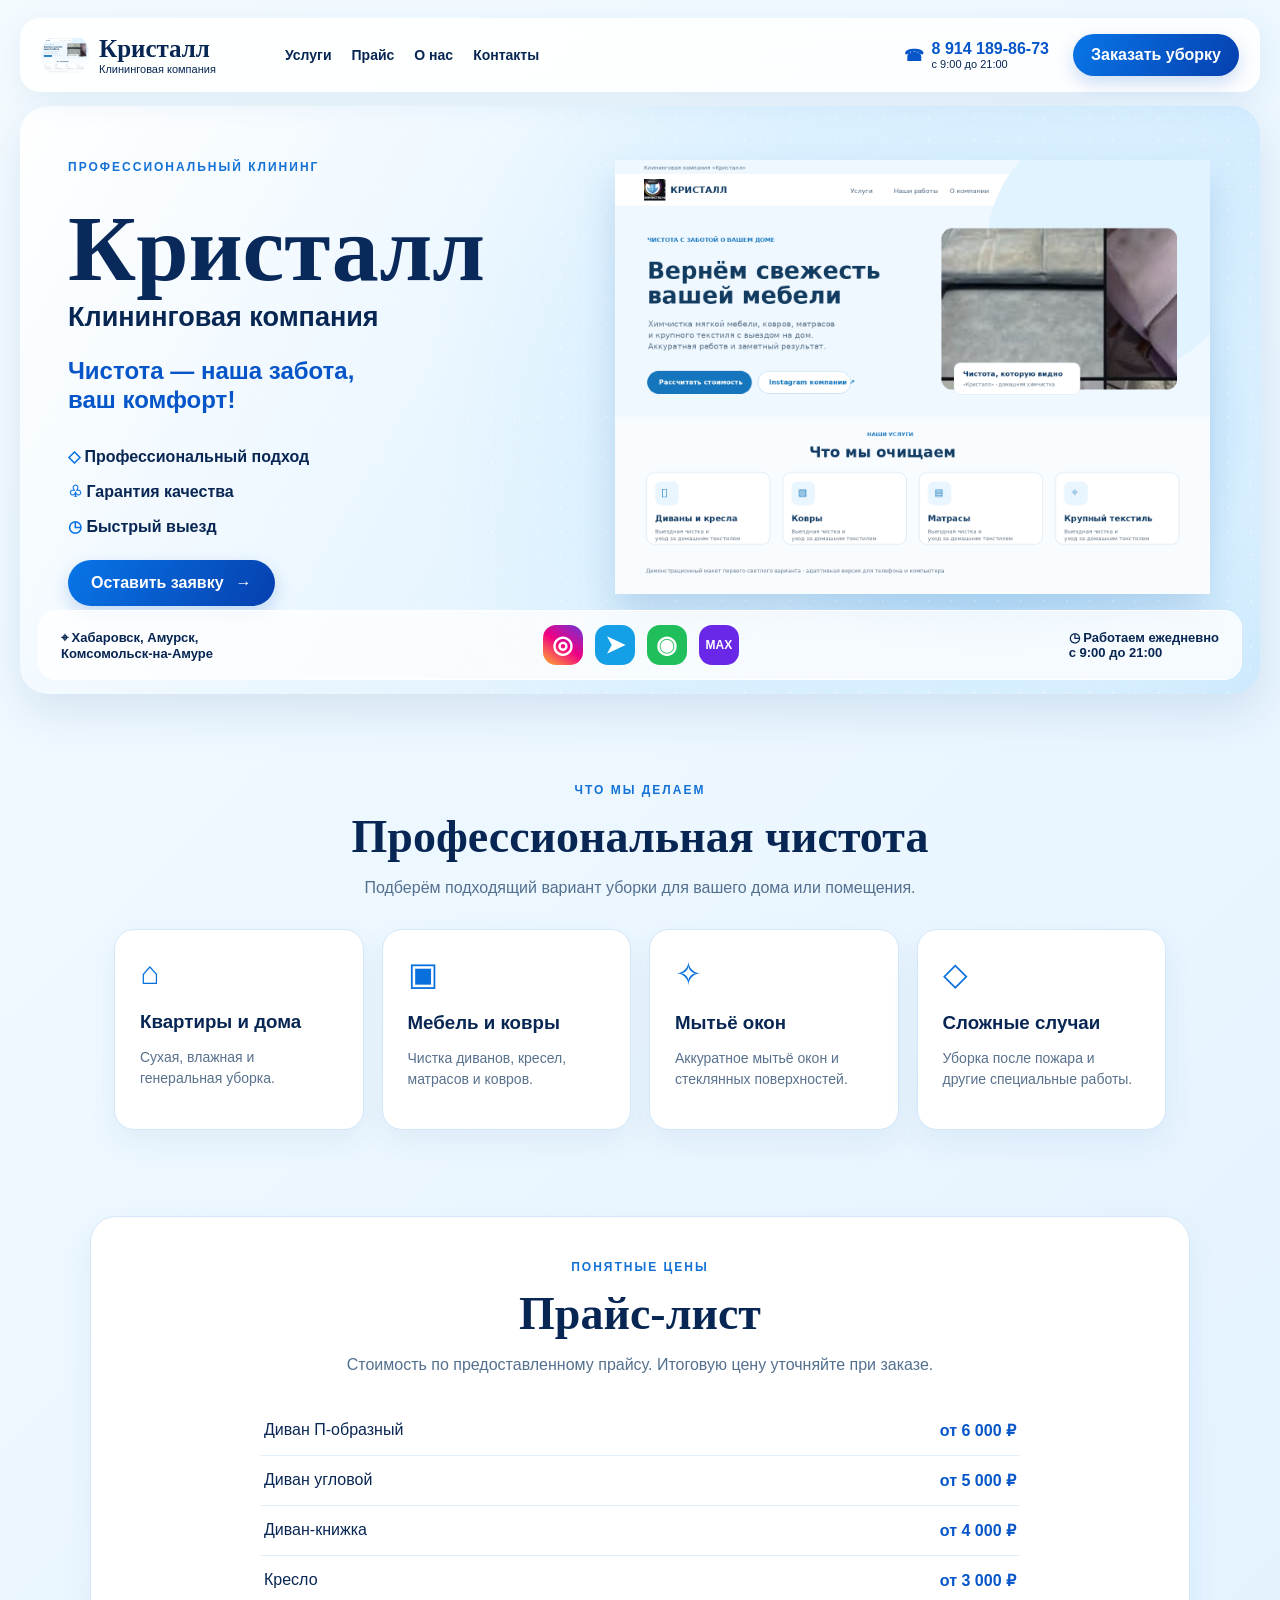
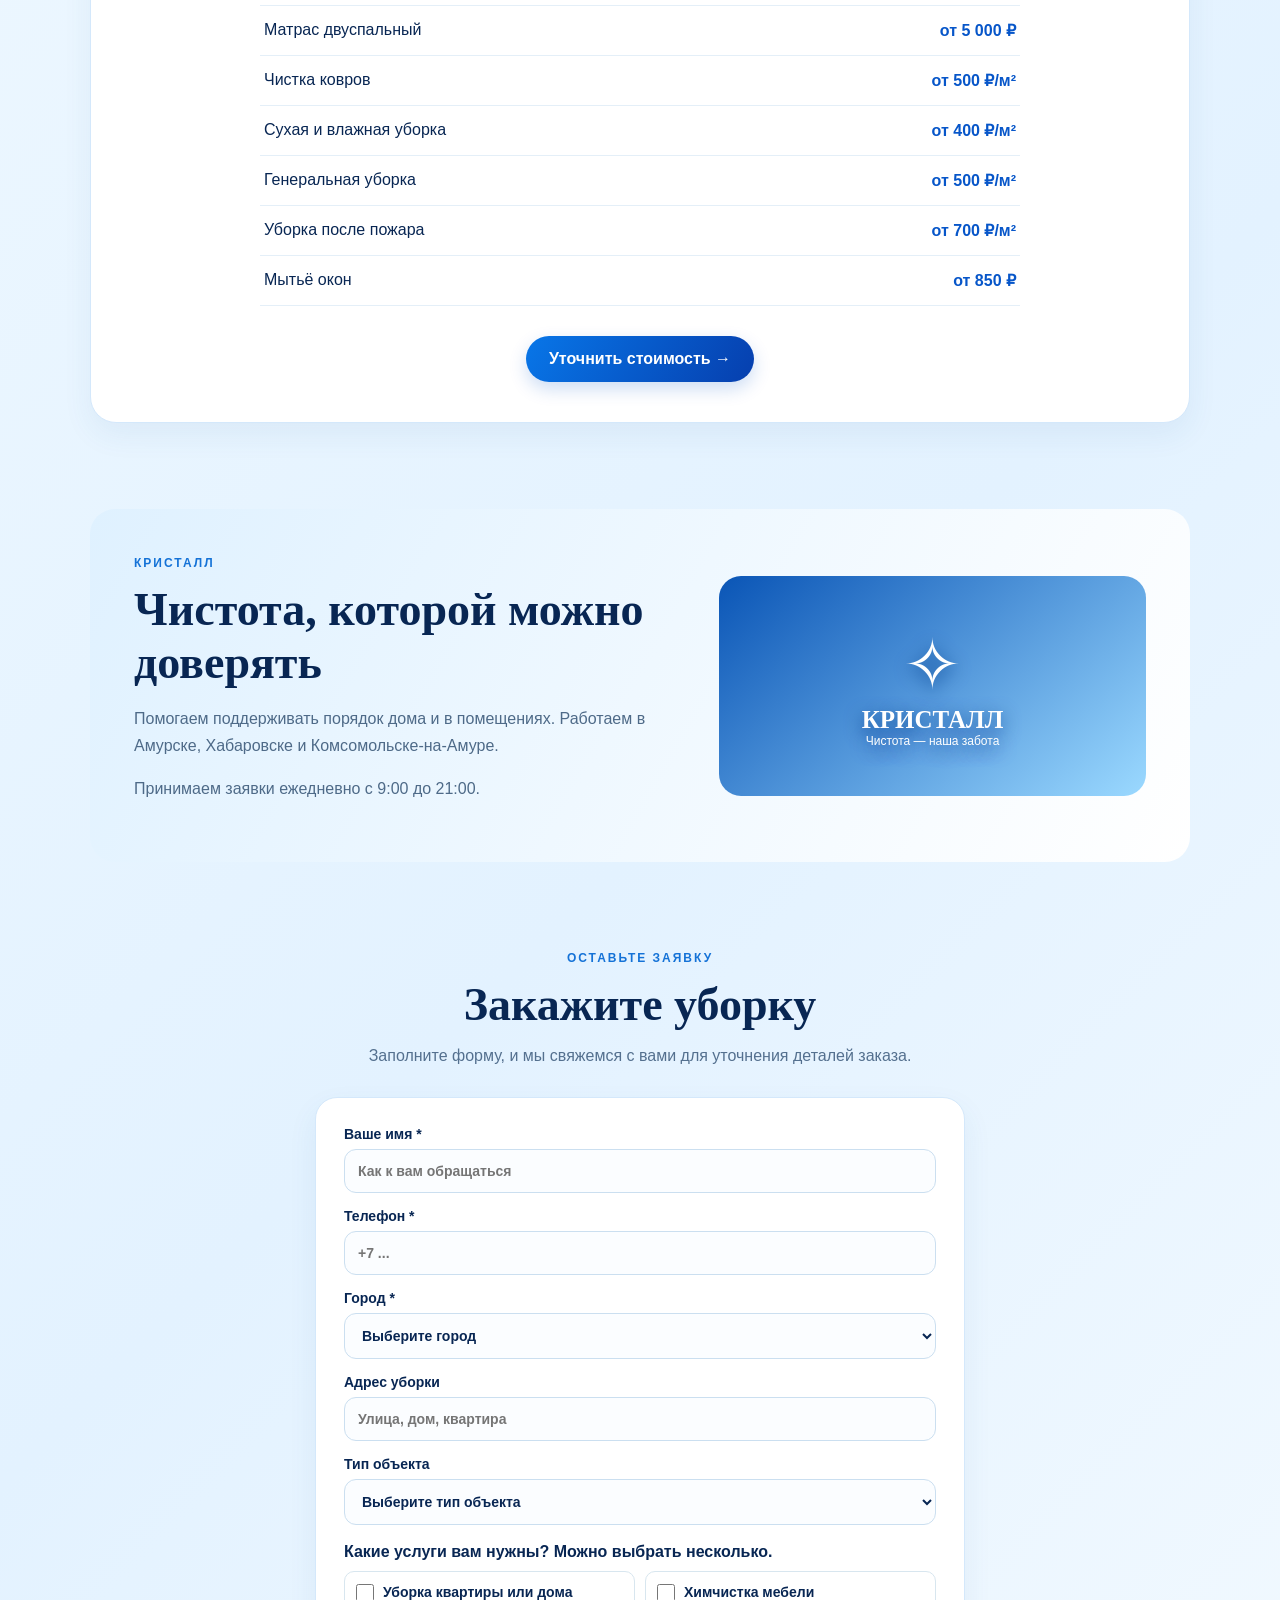
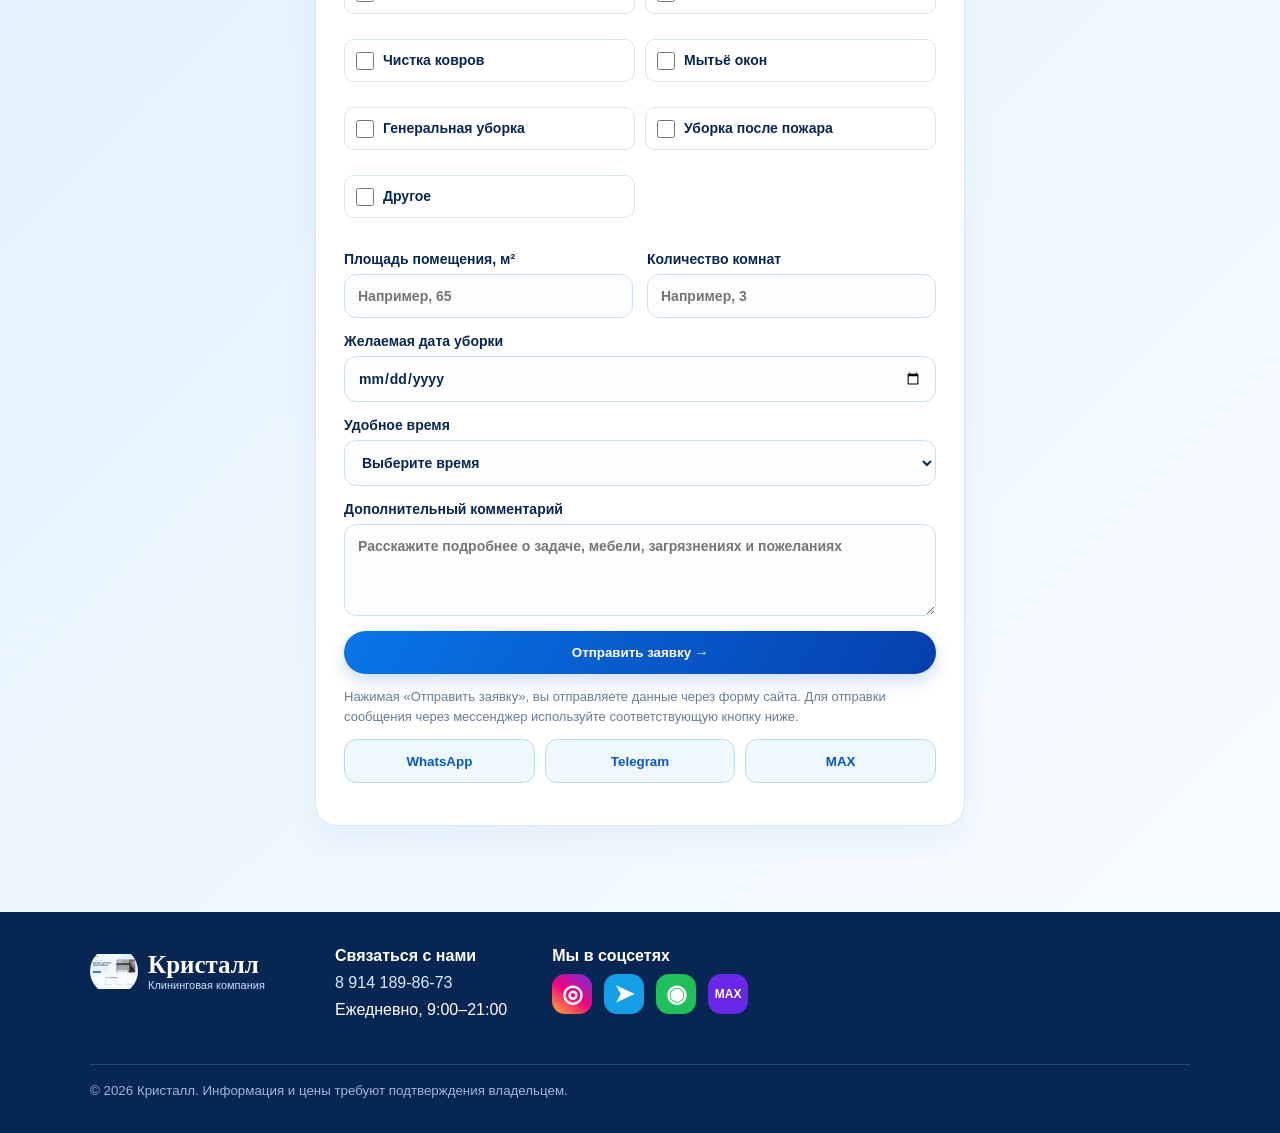
==== commit 3eb0d481: "Update index.html" ====
--- a/index.html
+++ b/index.html
@@ -199,15 +199,15 @@
   </div>
 
   <div class="price-list">
-    <div><span>Диван П-образный</span><b>6 000 ₽</b></div>
-    <div><span>Диван угловой</span><b>5 000 ₽</b></div>
-    <div><span>Диван-книжка</span><b>4 000 ₽</b></div>
-    <div><span>Кресло</span><b>3 000 ₽</b></div>
-    <div><span>Матрас двуспальный</span><b>5 000 ₽</b></div>
-    <div><span>Чистка ковров</span><b>500 ₽/м²</b></div>
-    <div><span>Сухая и влажная уборка</span><b>400 ₽/м²</b></div>
-    <div><span>Генеральная уборка</span><b>500 ₽/м²</b></div>
-    <div><span>Уборка после пожара</span><b>700 ₽/м²</b></div>
+    <div><span>Диван П-образный</span><b>от 6 000 ₽</b></div>
+    <div><span>Диван угловой</span><b>от 5 000 ₽</b></div>
+    <div><span>Диван-книжка</span><b>от 4 000 ₽</b></div>
+    <div><span>Кресло</span><b>от 3 000 ₽</b></div>
+    <div><span>Матрас двуспальный</span><b>от 5 000 ₽</b></div>
+    <div><span>Чистка ковров</span><b>от 500 ₽/м²</b></div>
+    <div><span>Сухая и влажная уборка</span><b>от 400 ₽/м²</b></div>
+    <div><span>Генеральная уборка</span><b>от 500 ₽/м²</b></div>
+    <div><span>Уборка после пожара</span><b>от 700 ₽/м²</b></div>
     <div><span>Мытьё окон</span><b>от 850 ₽</b></div>
   </div>
 
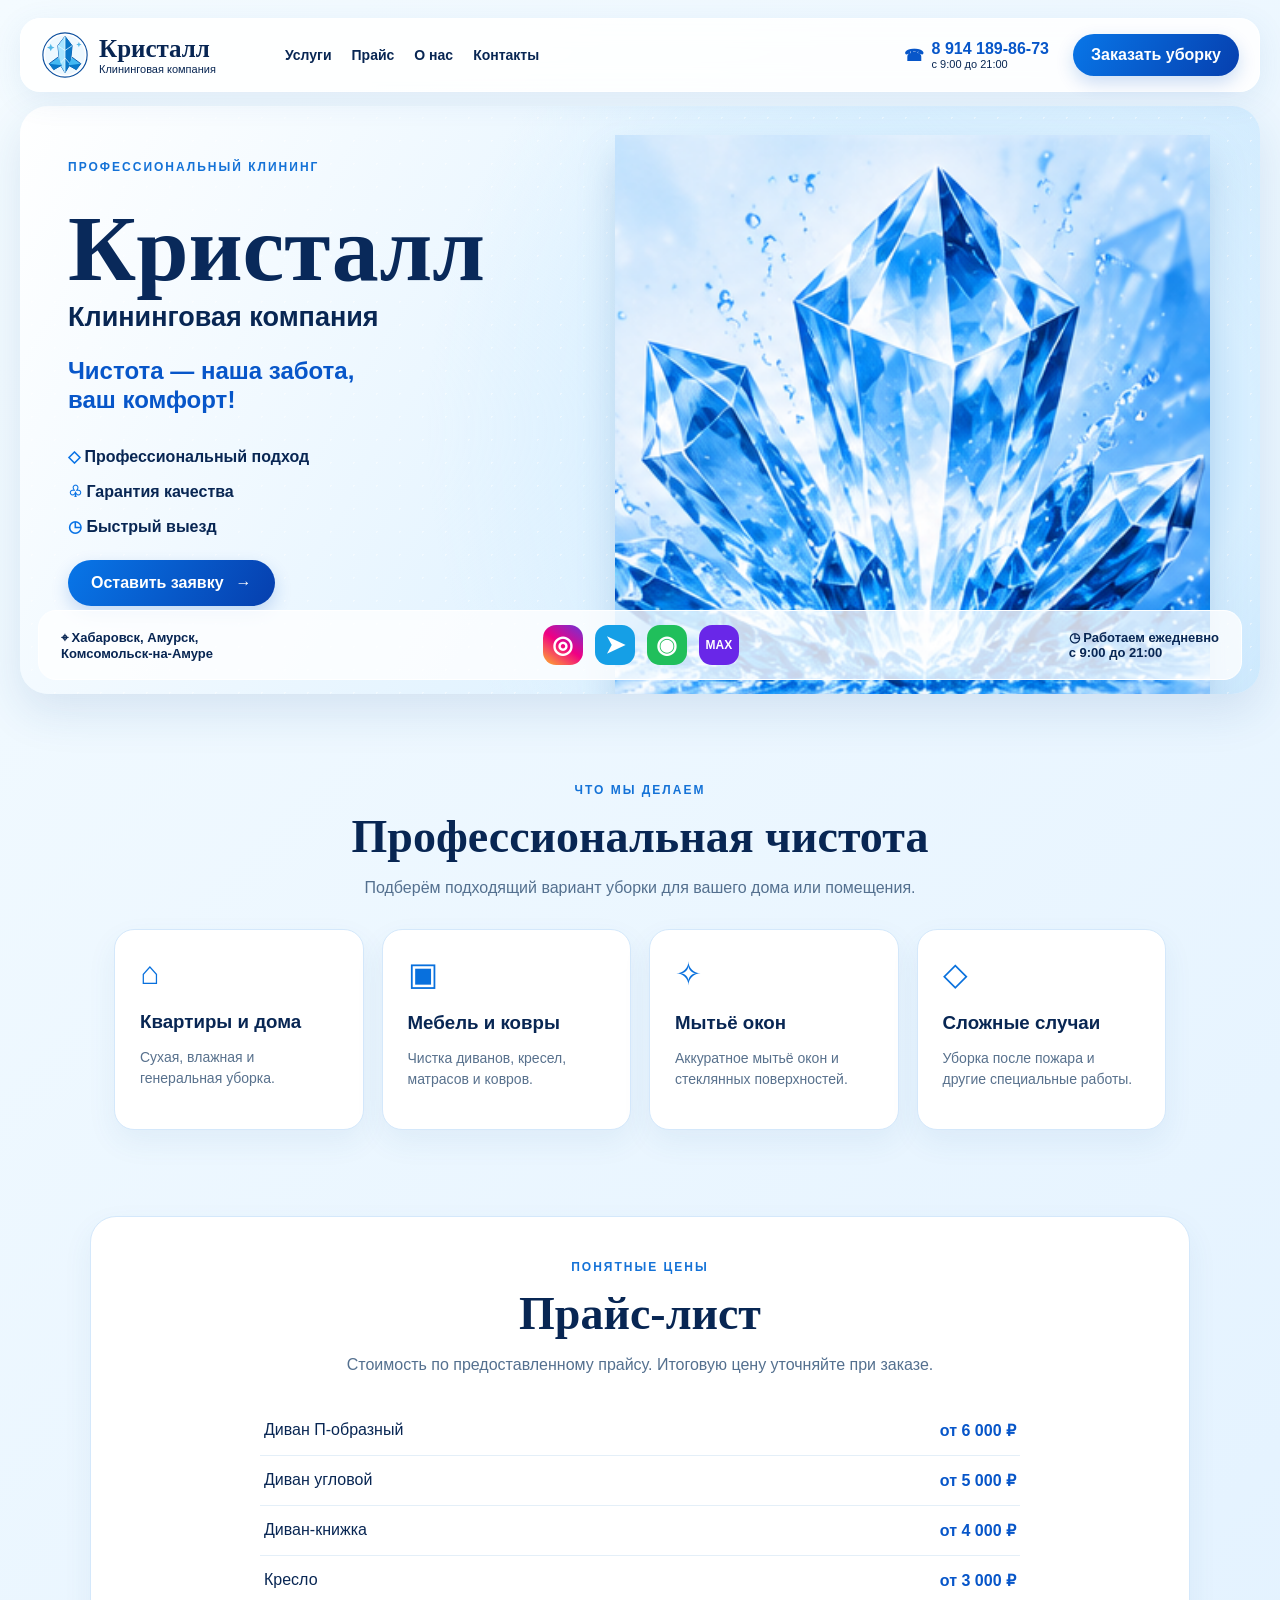
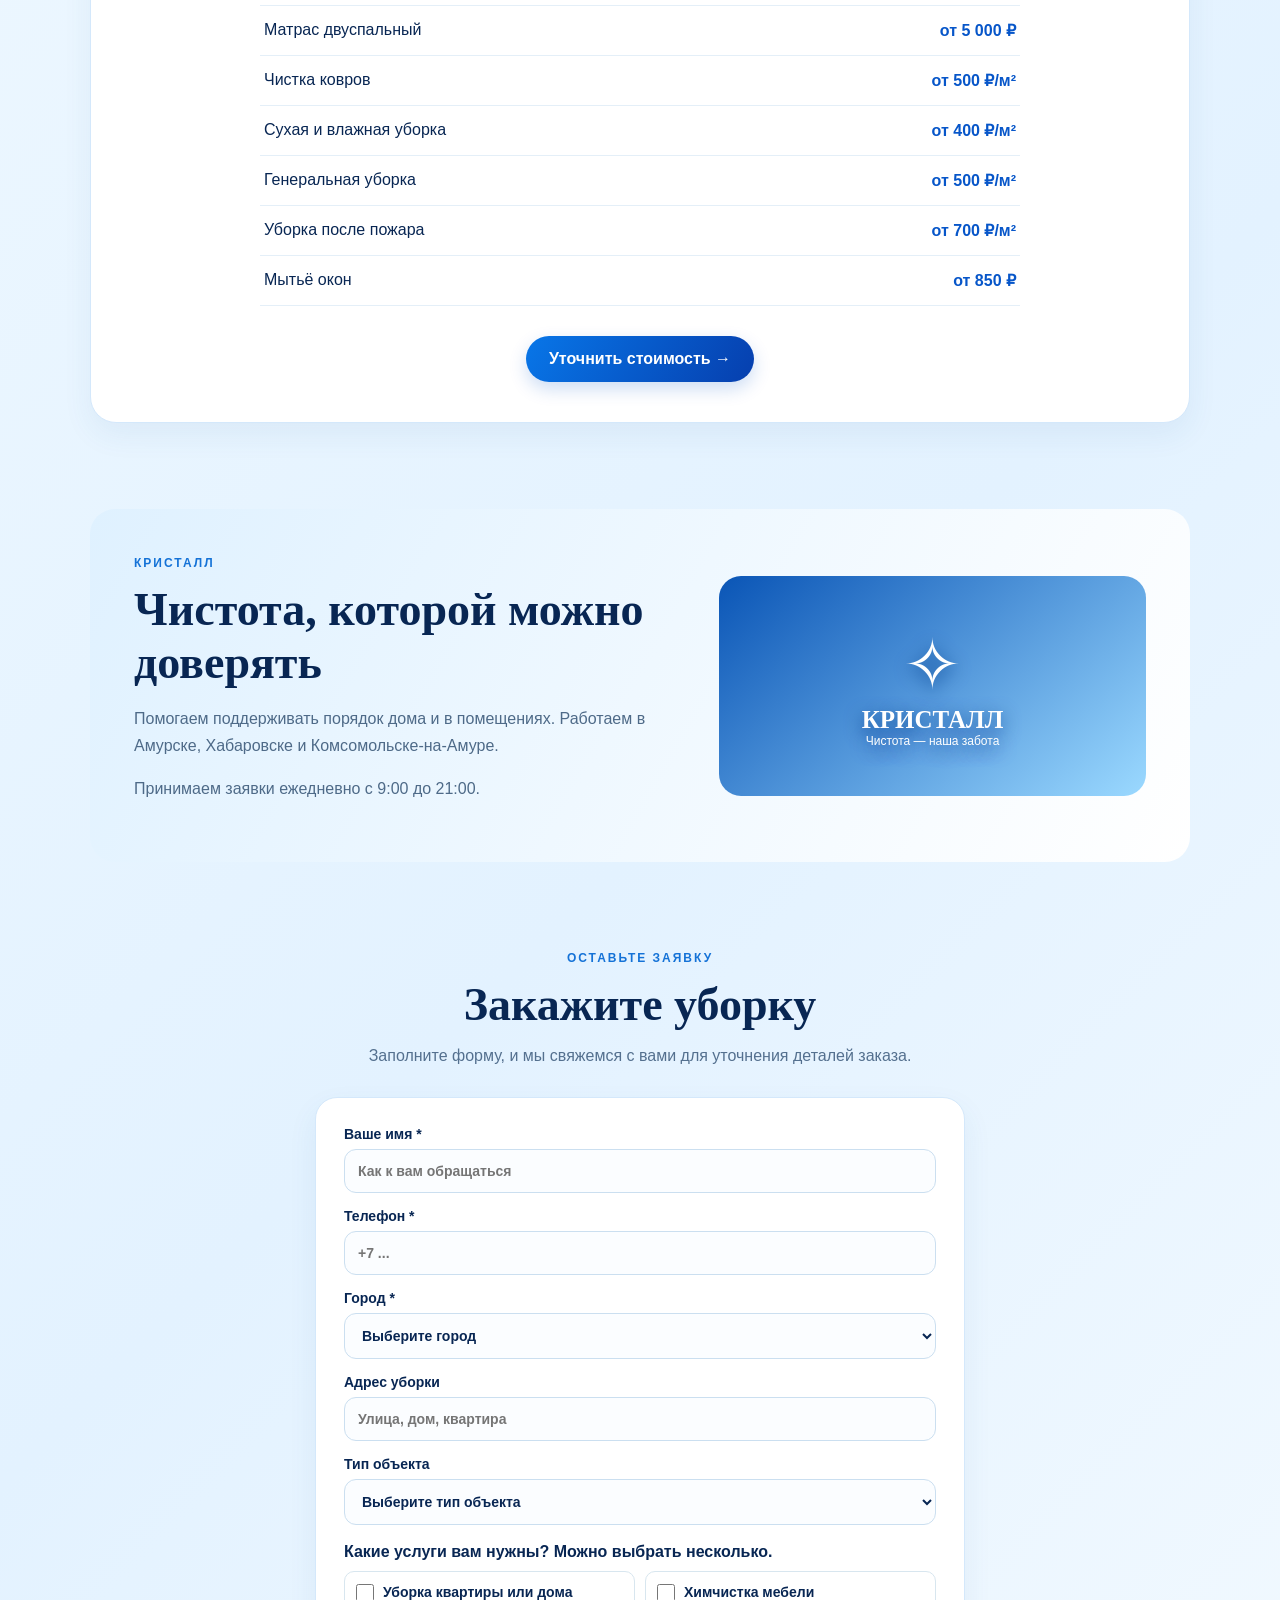
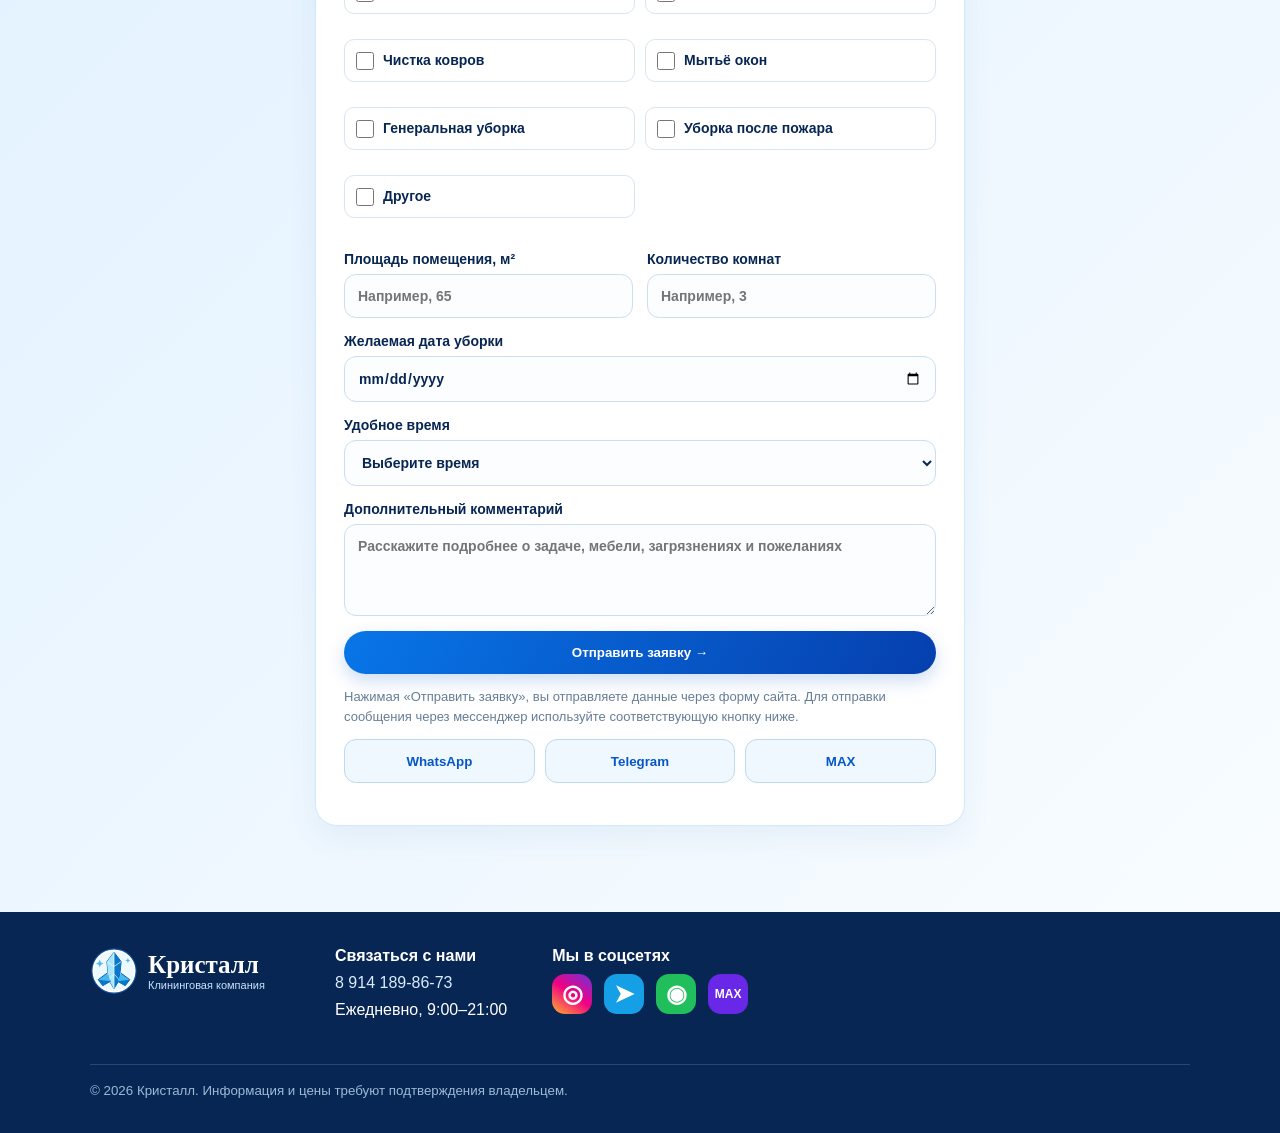
==== commit 702260a5: "Update index.html" ====
--- a/index.html
+++ b/index.html
@@ -11,7 +11,9 @@
 <meta property="og:title" content="Кристалл — профессиональный клининг">
 <meta property="og:description" content="Чистота — наша забота, ваш комфорт! Амурск, Хабаровск, Комсомольск-на-Амуре.">
 <meta property="og:type" content="website">
-<link rel="icon" href="assets/crystal-preview.png">
+
+<link rel="icon" type="image/svg+xml" href="assets/crystal-logo.svg">
+
 <link rel="stylesheet" href="styles.css">
 
 <style>
@@ -98,7 +100,7 @@
 
 <header class="top">
   <a class="brand" href="#home">
-    <img src="assets/crystal-preview.png" alt="Логотип Кристалл">
+    <img src="assets/crystal-logo.svg" alt="Логотип Кристалл">
     <span>
       <b>Кристалл</b>
       <small>Клининговая компания</small>
@@ -140,7 +142,7 @@
   </div>
 
   <div class="hero-art">
-    <img src="assets/crystal-preview.png" alt="Фирменный кристалл компании Кристалл">
+    <img src="assets/crystal-cluster.png" alt="Фирменный кристалл компании Кристалл">
   </div>
 
   <div class="hero-foot">
@@ -371,7 +373,7 @@
 
 <footer id="contacts">
   <div class="brand footbrand">
-    <img src="assets/crystal-preview.png" alt="">
+    <img src="assets/crystal-logo.svg" alt="">
     <span>
       <b>Кристалл</b>
       <small>Клининговая компания</small>
--- a/styles.css
+++ b/styles.css
@@ -1 +1,684 @@
-:root{--blue:#0756c9;--navy:#082653;--ice:#eaf6ff;--line:#d4e8fb}*{box-sizing:border-box}html{scroll-behavior:smooth}body{margin:0;color:var(--navy);font-family:Arial,Helvetica,sans-serif;background:linear-gradient(135deg,#f4fbff,#e3f2ff 55%,#fafdff)}a{color:inherit;text-decoration:none}.top{max-width:1240px;margin:18px auto 0;padding:12px 20px;display:flex;align-items:center;gap:24px;background:#ffffffdf;border:1px solid #fff;border-radius:20px;box-shadow:0 8px 30px #397ab51a;position:sticky;top:8px;z-index:5;backdrop-filter:blur(12px)}.brand{display:flex;align-items:center;gap:10px;min-width:220px}.brand img{width:48px;height:48px;object-fit:contain;border-radius:50%}.brand b{display:block;font: bold 25px Georgia,serif}.brand small{display:block;font-size:11px}.top nav{display:flex;gap:20px;flex:1;font-size:14px;font-weight:700}.phone{display:flex;gap:8px;align-items:center;font-weight:800;color:var(--blue);white-space:nowrap}.phone small{display:block;font-size:11px;color:var(--navy);font-weight:500}.btn{display:inline-flex;align-items:center;justify-content:center;gap:12px;background:linear-gradient(120deg,#0876e8,#063fae);color:white;padding:14px 23px;border-radius:28px;font-weight:700;border:0;cursor:pointer;box-shadow:0 7px 18px #0756c933}.topbtn{padding:12px 18px;white-space:nowrap}.menu{display:none}.hero{max-width:1240px;min-height:560px;margin:14px auto 0;padding:54px 48px 88px;position:relative;overflow:hidden;border-radius:28px;background:radial-gradient(circle at 78% 55%,#a7d9ff 0,#d8efff 26%,transparent 55%),linear-gradient(120deg,#fff,#d9efff 70%,#b9ddfa);box-shadow:0 18px 45px #205b9820}.hero:after{content:"";position:absolute;inset:0;background-image:radial-gradient(#fff 1px,transparent 1px);background-size:23px 23px;opacity:.45;pointer-events:none}.hero-copy{position:relative;z-index:2;max-width:530px}.eyebrow,.section-title>span{font-size:12px;letter-spacing:2px;font-weight:800;color:#1472d7}.hero h1{font: bold clamp(58px,8vw,94px) Georgia,serif;margin:20px 0 0;color:#09295a}.hero h2{font-size:27px;margin:0}.slogan{font-size:24px;font-weight:800;color:#0756c9;line-height:1.2}.benefits{list-style:none;padding:0;line-height:2.2;font-weight:700}.benefits li:first-letter{color:#0872e5}.hero-art{position:absolute;right:4%;top:5%;width:48%;height:82%;display:grid;place-items:center;z-index:1;pointer-events:none}.hero-art img{width:100%;height:100%;object-fit:contain;filter:drop-shadow(0 22px 18px #2368a833);mix-blend-mode:multiply}.hero-foot{position:absolute;z-index:2;bottom:14px;left:18px;right:18px;display:flex;align-items:center;justify-content:space-between;gap:14px;padding:14px 22px;background:#ffffffc9;border:1px solid #fff;border-radius:18px;font-size:13px;font-weight:700}.social{display:flex;gap:12px;align-items:center}.social a{width:40px;height:40px;border-radius:13px;color:white;display:grid;place-items:center;font-size:24px;font-weight:bold}.ig{background:linear-gradient(35deg,#ffb22c,#f00083,#6b35d8)}.tg{background:#159fe6}.wa{background:#20bf5b}.mx{background:#6927e8;font-size:12px!important}.section{max-width:1100px;margin:86px auto;padding:0 24px}.section-title{text-align:center;margin-bottom:32px}.section-title h2,.about h2{font: bold clamp(30px,4vw,46px) Georgia,serif;margin:12px 0}.section-title p{color:#54708f}.cards{display:grid;grid-template-columns:repeat(4,1fr);gap:18px}.cards article{background:#fff;border:1px solid var(--line);border-radius:20px;padding:25px;box-shadow:0 12px 30px #30669a12}.cards i{font-style:normal;font-size:32px;color:#0870dd}.cards h3{margin-bottom:8px}.cards p{color:#58718d;line-height:1.5;font-size:14px}.price{background:#fff;border:1px solid var(--line);border-radius:26px;padding:40px;box-shadow:0 12px 30px #30669a12}.price-list{max-width:760px;margin:0 auto 30px}.price-list div{display:flex;justify-content:space-between;gap:15px;padding:15px 4px;border-bottom:1px solid #e4eff8}.price-list b{color:#0756c9;white-space:nowrap}.price>.btn{display:flex;width:max-content;margin:auto}.about{display:grid;grid-template-columns:1.3fr 1fr;align-items:center;gap:30px;padding:44px;border-radius:25px;background:linear-gradient(120deg,#dff1ff,#fff)}.about p{line-height:1.7;color:#4e6a88}.about-mark{height:220px;border-radius:22px;background:linear-gradient(140deg,#0a55b6,#9bd9ff);color:white;display:flex;align-items:center;justify-content:center;flex-direction:column;font-size:70px;text-shadow:0 5px 18px #003d8b}.about-mark b{font: bold 25px Georgia}.about-mark small{font-size:12px}.request form{max-width:650px;margin:auto;background:white;padding:28px;border-radius:22px;border:1px solid var(--line);box-shadow:0 12px 30px #30669a12}.request label{display:block;font-size:14px;font-weight:700;margin-bottom:15px}.request input,.request select,.request textarea{display:block;width:100%;margin-top:7px;border:1px solid #cbdff0;border-radius:12px;padding:13px;font:inherit;background:#fbfdff;color:var(--navy)}.request form>.btn{width:100%}.form-note{font-size:12px;color:#667d96}.send-options{display:flex;gap:12px}.send-options button{flex:1;padding:12px;border-radius:12px;border:1px solid #bcd9f2;background:#eff8ff;color:#0756c9;font-weight:700;cursor:pointer}footer{background:#082653;color:white;padding:35px max(24px,calc((100% - 1100px)/2));display:flex;gap:45px;align-items:flex-start;flex-wrap:wrap}footer>div{display:grid;gap:9px}.footbrand{min-width:200px}.footbrand b{color:white}.footbrand small{color:#c9e2ff}footer a{color:#d9edff}.copyright{width:100%;color:#9db9d8;border-top:1px solid #ffffff26;padding-top:18px}@media(max-width:900px){.top{margin:8px 10px;gap:12px;flex-wrap:wrap}.top nav{order:5;display:none;width:100%;flex-direction:column;padding:10px}.top nav.open{display:flex}.menu{display:block;margin-left:auto;border:0;background:#e7f3ff;border-radius:10px;padding:10px;color:#0756c9;font-size:20px}.topbtn{display:none}.phone{font-size:13px}.hero{margin:8px 10px;min-height:630px;padding:38px 26px 120px}.hero-art{right:-4%;top:auto;bottom:78px;width:63%;height:48%;opacity:.78}.hero-copy{max-width:75%}.hero-foot{flex-wrap:wrap;justify-content:center;text-align:center}.cards{grid-template-columns:repeat(2,1fr)}.section{margin:65px auto}.about{grid-template-columns:1fr}.about-mark{height:160px}}@media(max-width:520px){.brand{min-width:0}.brand img{width:40px;height:40px}.brand b{font-size:21px}.phone{margin-left:auto}.hero{min-height:670px;padding:30px 20px 150px}.hero h1{font-size:62px}.hero h2{font-size:21px}.slogan{font-size:20px}.hero-copy{max-width:100%}.hero-art{top:auto;bottom:112px;right:-9%;width:78%;height:38%;opacity:.58}.hero-foot{left:10px;right:10px;bottom:10px;padding:10px;font-size:11px}.hero-foot>span:last-child{display:none}.social a{width:34px;height:34px}.cards{grid-template-columns:1fr}.price{padding:25px 18px}.price-list div{font-size:14px}.about{padding:25px 20px}.request form{padding:20px}footer{gap:25px}}
+
+:root {
+    --blue: #0756c9;
+    --navy: #082653;
+    --ice: #eaf6ff;
+    --line: #d4e8fb;
+}
+
+* {
+    box-sizing: border-box;
+}
+
+html {
+    scroll-behavior: smooth;
+}
+
+body {
+    margin: 0;
+    color: var(--navy);
+    font-family: Arial, Helvetica, sans-serif;
+    background: linear-gradient(135deg, #f4fbff, #e3f2ff 55%, #fafdff);
+}
+
+img {
+    max-width: 100%;
+    height: auto;
+}
+
+a {
+    color: inherit;
+    text-decoration: none;
+}
+
+/* HEADER */
+
+.top {
+    max-width: 1240px;
+    margin: 18px auto 0;
+    padding: 12px 20px;
+    display: flex;
+    align-items: center;
+    gap: 24px;
+    background: #ffffffdf;
+    border: 1px solid #fff;
+    border-radius: 20px;
+    box-shadow: 0 8px 30px #397ab51a;
+    position: sticky;
+    top: 8px;
+    z-index: 5;
+    backdrop-filter: blur(12px);
+}
+
+.brand {
+    display: flex;
+    align-items: center;
+    gap: 10px;
+    min-width: 220px;
+}
+
+.brand img {
+    display: block;
+    width: 48px;
+    height: 48px;
+    min-width: 48px;
+    object-fit: contain;
+    object-position: center;
+    border-radius: 0;
+}
+
+.brand b {
+    display: block;
+    font: bold 25px Georgia, serif;
+}
+
+.brand small {
+    display: block;
+    font-size: 11px;
+}
+
+.top nav {
+    display: flex;
+    gap: 20px;
+    flex: 1;
+    font-size: 14px;
+    font-weight: 700;
+}
+
+.phone {
+    display: flex;
+    gap: 8px;
+    align-items: center;
+    font-weight: 800;
+    color: var(--blue);
+    white-space: nowrap;
+}
+
+.phone small {
+    display: block;
+    font-size: 11px;
+    color: var(--navy);
+    font-weight: 500;
+}
+
+/* BUTTONS */
+
+.btn {
+    display: inline-flex;
+    align-items: center;
+    justify-content: center;
+    gap: 12px;
+    background: linear-gradient(120deg, #0876e8, #063fae);
+    color: white;
+    padding: 14px 23px;
+    border-radius: 28px;
+    font-weight: 700;
+    border: 0;
+    cursor: pointer;
+    box-shadow: 0 7px 18px #0756c933;
+}
+
+.topbtn {
+    padding: 12px 18px;
+    white-space: nowrap;
+}
+
+.menu {
+    display: none;
+}
+
+/* HERO */
+
+.hero {
+    max-width: 1240px;
+    min-height: 560px;
+    margin: 14px auto 0;
+    padding: 54px 48px 88px;
+    position: relative;
+    overflow: hidden;
+    border-radius: 28px;
+    background:
+        radial-gradient(circle at 78% 55%, #a7d9ff 0, #d8efff 26%, transparent 55%),
+        linear-gradient(120deg, #fff, #d9efff 70%, #b9ddfa);
+    box-shadow: 0 18px 45px #205b9820;
+}
+
+.hero:after {
+    content: "";
+    position: absolute;
+    inset: 0;
+    background-image: radial-gradient(#fff 1px, transparent 1px);
+    background-size: 23px 23px;
+    opacity: .45;
+    pointer-events: none;
+}
+
+.hero-copy {
+    position: relative;
+    z-index: 2;
+    max-width: 530px;
+}
+
+.eyebrow,
+.section-title > span {
+    font-size: 12px;
+    letter-spacing: 2px;
+    font-weight: 800;
+    color: #1472d7;
+}
+
+.hero h1 {
+    font: bold clamp(58px, 8vw, 94px) Georgia, serif;
+    margin: 20px 0 0;
+    color: #09295a;
+}
+
+.hero h2 {
+    font-size: 27px;
+    margin: 0;
+}
+
+.slogan {
+    font-size: 24px;
+    font-weight: 800;
+    color: #0756c9;
+    line-height: 1.2;
+}
+
+.benefits {
+    list-style: none;
+    padding: 0;
+    line-height: 2.2;
+    font-weight: 700;
+}
+
+.benefits li:first-letter {
+    color: #0872e5;
+}
+
+/* HERO IMAGE */
+
+.hero-art {
+    position: absolute;
+    right: 4%;
+    top: 5%;
+    width: 48%;
+    height: 82%;
+    display: grid;
+    place-items: center;
+    z-index: 1;
+    pointer-events: none;
+    overflow: visible;
+}
+
+.hero-art img {
+    display: block;
+    width: 100%;
+    height: 100%;
+    object-fit: contain;
+    object-position: center;
+    filter: drop-shadow(0 22px 18px #2368a833);
+    mix-blend-mode: normal;
+}
+
+/* HERO FOOTER */
+
+.hero-foot {
+    position: absolute;
+    z-index: 2;
+    bottom: 14px;
+    left: 18px;
+    right: 18px;
+    display: flex;
+    align-items: center;
+    justify-content: space-between;
+    gap: 14px;
+    padding: 14px 22px;
+    background: #ffffffc9;
+    border: 1px solid #fff;
+    border-radius: 18px;
+    font-size: 13px;
+    font-weight: 700;
+}
+
+/* SOCIAL */
+
+.social {
+    display: flex;
+    gap: 12px;
+    align-items: center;
+}
+
+.social a {
+    width: 40px;
+    height: 40px;
+    border-radius: 13px;
+    color: white;
+    display: grid;
+    place-items: center;
+    font-size: 24px;
+    font-weight: bold;
+}
+
+.ig {
+    background: linear-gradient(35deg, #ffb22c, #f00083, #6b35d8);
+}
+
+.tg {
+    background: #159fe6;
+}
+
+.wa {
+    background: #20bf5b;
+}
+
+.mx {
+    background: #6927e8;
+    font-size: 12px !important;
+}
+
+/* SECTIONS */
+
+.section {
+    max-width: 1100px;
+    margin: 86px auto;
+    padding: 0 24px;
+}
+
+.section-title {
+    text-align: center;
+    margin-bottom: 32px;
+}
+
+.section-title h2,
+.about h2 {
+    font: bold clamp(30px, 4vw, 46px) Georgia, serif;
+    margin: 12px 0;
+}
+
+.section-title p {
+    color: #54708f;
+}
+
+/* CARDS */
+
+.cards {
+    display: grid;
+    grid-template-columns: repeat(4, 1fr);
+    gap: 18px;
+}
+
+.cards article {
+    background: #fff;
+    border: 1px solid var(--line);
+    border-radius: 20px;
+    padding: 25px;
+    box-shadow: 0 12px 30px #30669a12;
+}
+
+.cards i {
+    font-style: normal;
+    font-size: 32px;
+    color: #0870dd;
+}
+
+.cards h3 {
+    margin-bottom: 8px;
+}
+
+.cards p {
+    color: #58718d;
+    line-height: 1.5;
+    font-size: 14px;
+}
+
+/* PRICE */
+
+.price {
+    background: #fff;
+    border: 1px solid var(--line);
+    border-radius: 26px;
+    padding: 40px;
+    box-shadow: 0 12px 30px #30669a12;
+}
+
+.price-list {
+    max-width: 760px;
+    margin: 0 auto 30px;
+}
+
+.price-list div {
+    display: flex;
+    justify-content: space-between;
+    gap: 15px;
+    padding: 15px 4px;
+    border-bottom: 1px solid #e4eff8;
+}
+
+.price-list b {
+    color: #0756c9;
+    white-space: nowrap;
+}
+
+.price > .btn {
+    display: flex;
+    width: max-content;
+    margin: auto;
+}
+
+/* ABOUT */
+
+.about {
+    display: grid;
+    grid-template-columns: 1.3fr 1fr;
+    align-items: center;
+    gap: 30px;
+    padding: 44px;
+    border-radius: 25px;
+    background: linear-gradient(120deg, #dff1ff, #fff);
+}
+
+.about p {
+    line-height: 1.7;
+    color: #4e6a88;
+}
+
+.about-mark {
+    height: 220px;
+    border-radius: 22px;
+    background: linear-gradient(140deg, #0a55b6, #9bd9ff);
+    color: white;
+    display: flex;
+    align-items: center;
+    justify-content: center;
+    flex-direction: column;
+    font-size: 70px;
+    text-shadow: 0 5px 18px #003d8b;
+}
+
+.about-mark b {
+    font: bold 25px Georgia;
+}
+
+.about-mark small {
+    font-size: 12px;
+}
+
+/* FORM */
+
+.request form {
+    max-width: 650px;
+    margin: auto;
+    background: white;
+    padding: 28px;
+    border-radius: 22px;
+    border: 1px solid var(--line);
+    box-shadow: 0 12px 30px #30669a12;
+}
+
+.request label {
+    display: block;
+    font-size: 14px;
+    font-weight: 700;
+    margin-bottom: 15px;
+}
+
+.request input,
+.request select,
+.request textarea {
+    display: block;
+    width: 100%;
+    margin-top: 7px;
+    border: 1px solid #cbdff0;
+    border-radius: 12px;
+    padding: 13px;
+    font: inherit;
+    background: #fbfdff;
+    color: var(--navy);
+}
+
+.request form > .btn {
+    width: 100%;
+}
+
+.form-note {
+    font-size: 12px;
+    color: #667d96;
+}
+
+.send-options {
+    display: flex;
+    gap: 12px;
+}
+
+.send-options button {
+    flex: 1;
+    padding: 12px;
+    border-radius: 12px;
+    border: 1px solid #bcd9f2;
+    background: #eff8ff;
+    color: #0756c9;
+    font-weight: 700;
+    cursor: pointer;
+}
+
+/* FOOTER */
+
+footer {
+    background: #082653;
+    color: white;
+    padding: 35px max(24px, calc((100% - 1100px) / 2));
+    display: flex;
+    gap: 45px;
+    align-items: flex-start;
+    flex-wrap: wrap;
+}
+
+footer > div {
+    display: grid;
+    gap: 9px;
+}
+
+.footbrand {
+    min-width: 200px;
+}
+
+.footbrand b {
+    color: white;
+}
+
+.footbrand small {
+    color: #c9e2ff;
+}
+
+footer a {
+    color: #d9edff;
+}
+
+.copyright {
+    width: 100%;
+    color: #9db9d8;
+    border-top: 1px solid #ffffff26;
+    padding-top: 18px;
+}
+
+/* TABLET */
+
+@media (max-width: 900px) {
+
+    .top {
+        margin: 8px 10px;
+        gap: 12px;
+        flex-wrap: wrap;
+    }
+
+    .top nav {
+        order: 5;
+        display: none;
+        width: 100%;
+        flex-direction: column;
+        padding: 10px;
+    }
+
+    .top nav.open {
+        display: flex;
+    }
+
+    .menu {
+        display: block;
+        margin-left: auto;
+        border: 0;
+        background: #e7f3ff;
+        border-radius: 10px;
+        padding: 10px;
+        color: #0756c9;
+        font-size: 20px;
+    }
+
+    .topbtn {
+        display: none;
+    }
+
+    .phone {
+        font-size: 13px;
+    }
+
+    .hero {
+        margin: 8px 10px;
+        min-height: 630px;
+        padding: 38px 26px 120px;
+    }
+
+    .hero-art {
+        right: -4%;
+        top: auto;
+        bottom: 78px;
+        width: 63%;
+        height: 48%;
+        opacity: .78;
+    }
+
+    .hero-copy {
+        max-width: 75%;
+    }
+
+    .hero-foot {
+        flex-wrap: wrap;
+        justify-content: center;
+        text-align: center;
+    }
+
+    .cards {
+        grid-template-columns: repeat(2, 1fr);
+    }
+
+    .section {
+        margin: 65px auto;
+    }
+
+    .about {
+        grid-template-columns: 1fr;
+    }
+
+    .about-mark {
+        height: 160px;
+    }
+}
+
+/* MOBILE */
+
+@media (max-width: 520px) {
+
+    .brand {
+        min-width: 0;
+    }
+
+    .brand img {
+        width: 40px;
+        height: 40px;
+        min-width: 40px;
+    }
+
+    .brand b {
+        font-size: 21px;
+    }
+
+    .phone {
+        margin-left: auto;
+    }
+
+    .hero {
+        min-height: 670px;
+        padding: 30px 20px 150px;
+    }
+
+    .hero h1 {
+        font-size: 62px;
+    }
+
+    .hero h2 {
+        font-size: 21px;
+    }
+
+    .slogan {
+        font-size: 20px;
+    }
+
+    .hero-copy {
+        max-width: 100%;
+    }
+
+    .hero-art {
+        top: auto;
+        bottom: 112px;
+        right: -5%;
+        width: 78%;
+        height: 38%;
+        opacity: .75;
+    }
+
+    .hero-art img {
+        object-fit: contain;
+    }
+
+    .hero-foot {
+        left: 10px;
+        right: 10px;
+        bottom: 10px;
+        padding: 10px;
+        font-size: 11px;
+    }
+
+    .hero-foot > span:last-child {
+        display: none;
+    }
+
+    .social a {
+        width: 34px;
+        height: 34px;
+    }
+
+    .cards {
+        grid-template-columns: 1fr;
+    }
+
+    .price {
+        padding: 25px 18px;
+    }
+
+    .price-list div {
+        font-size: 14px;
+    }
+
+    .about {
+        padding: 25px 20px;
+    }
+
+    .request form {
+        padding: 20px;
+    }
+
+    footer {
+        gap: 25px;
+    }
+}
